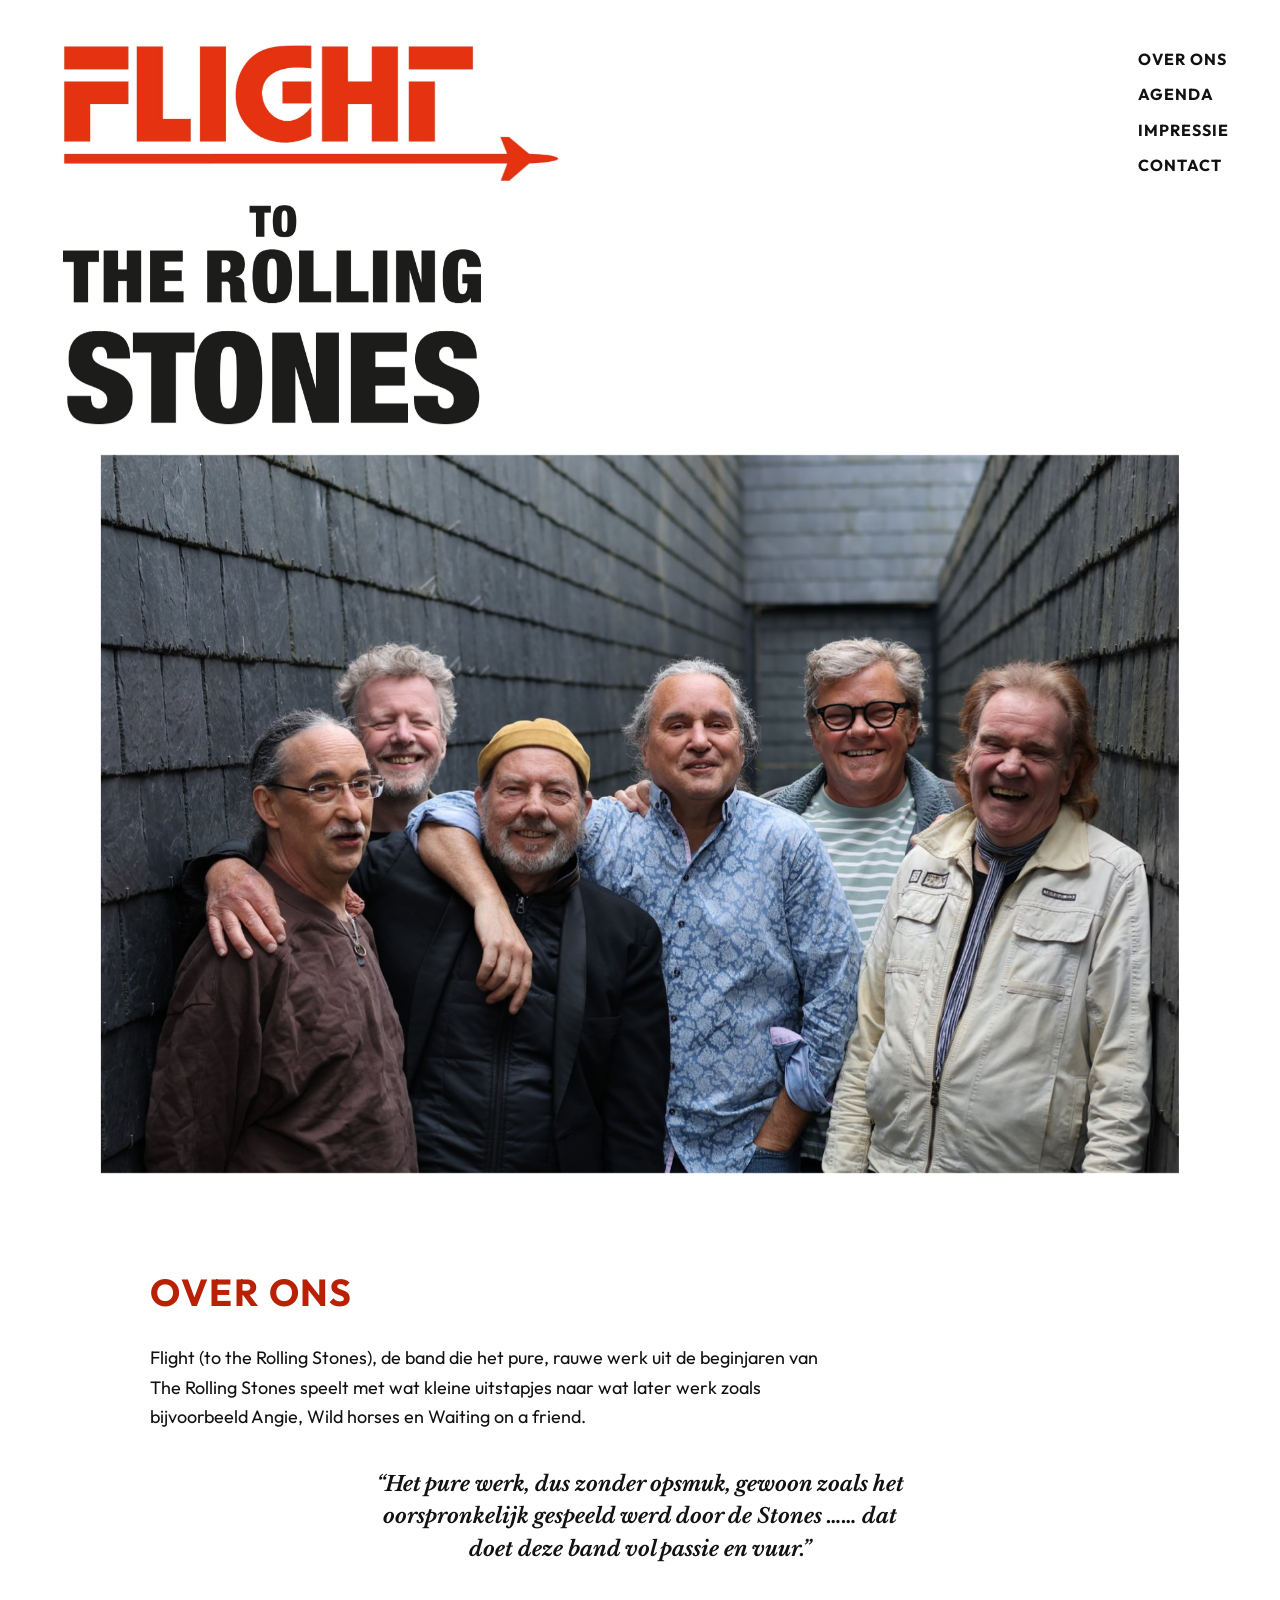
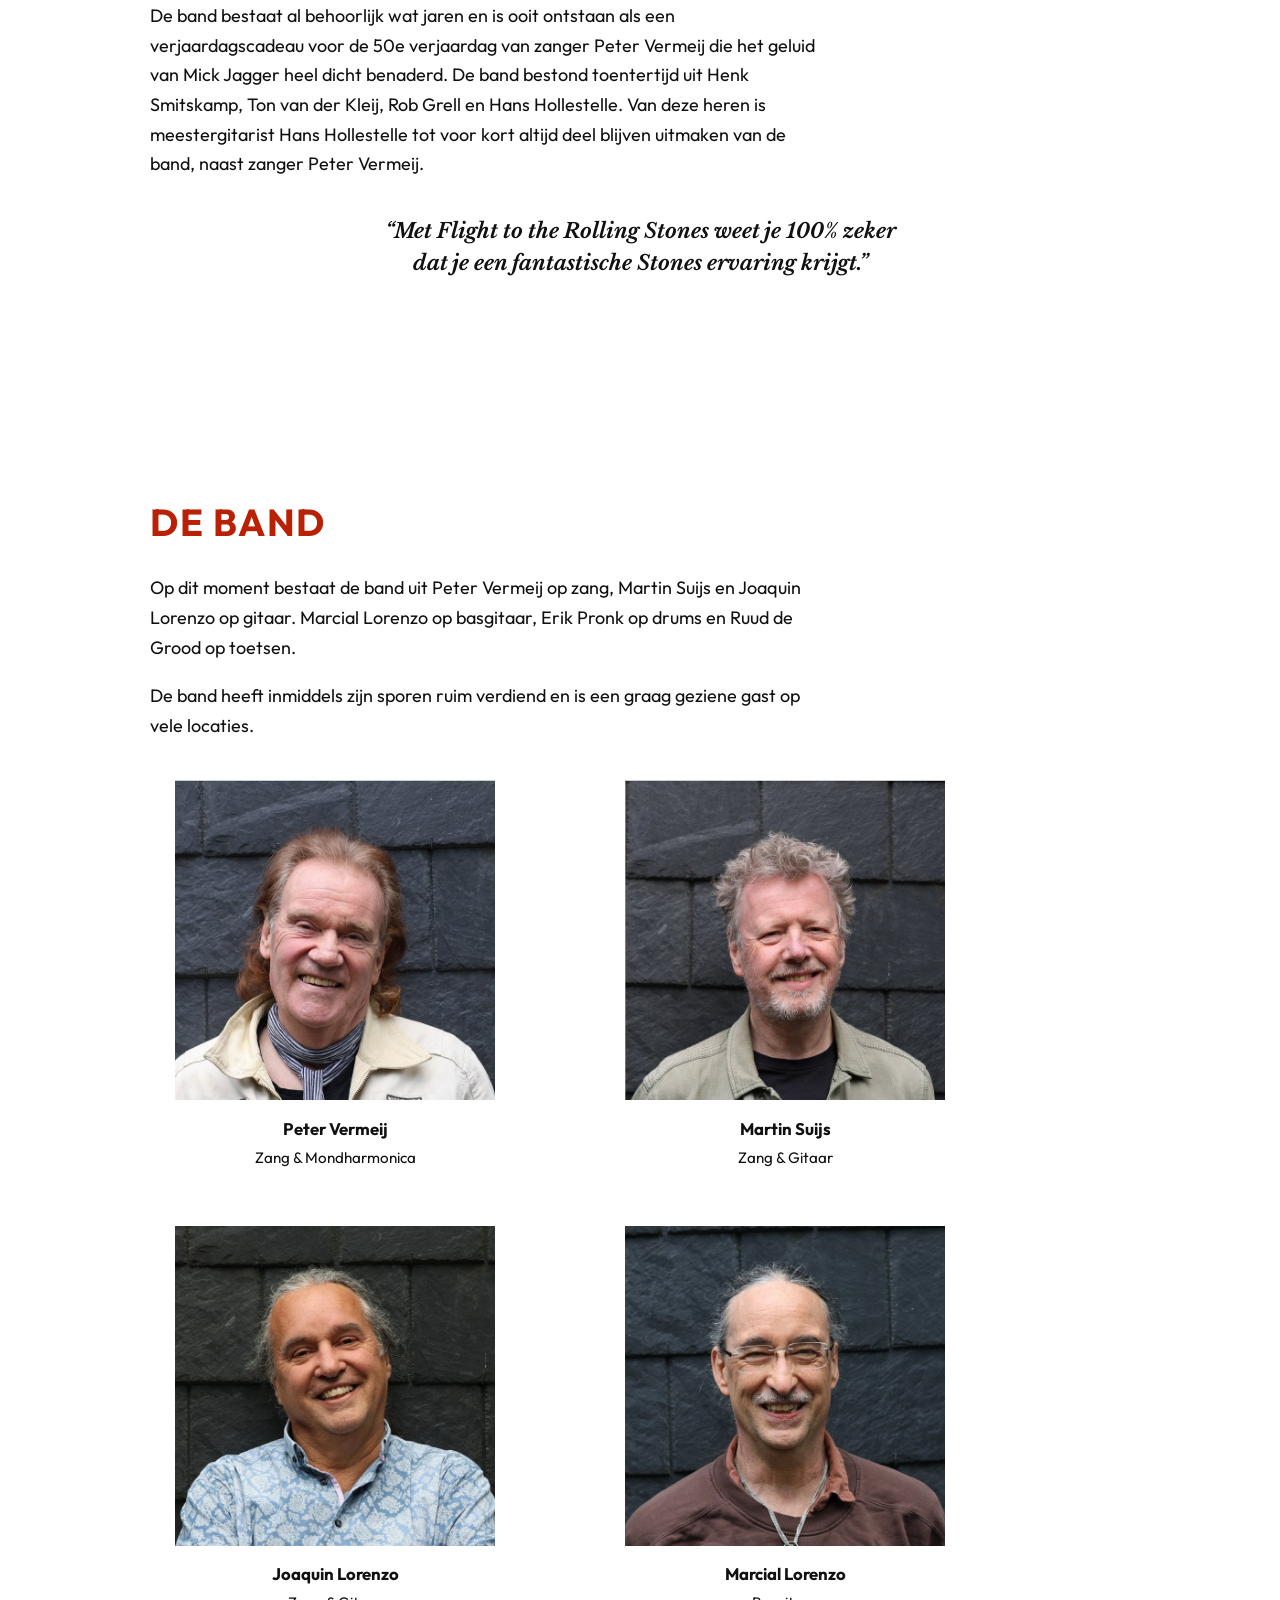
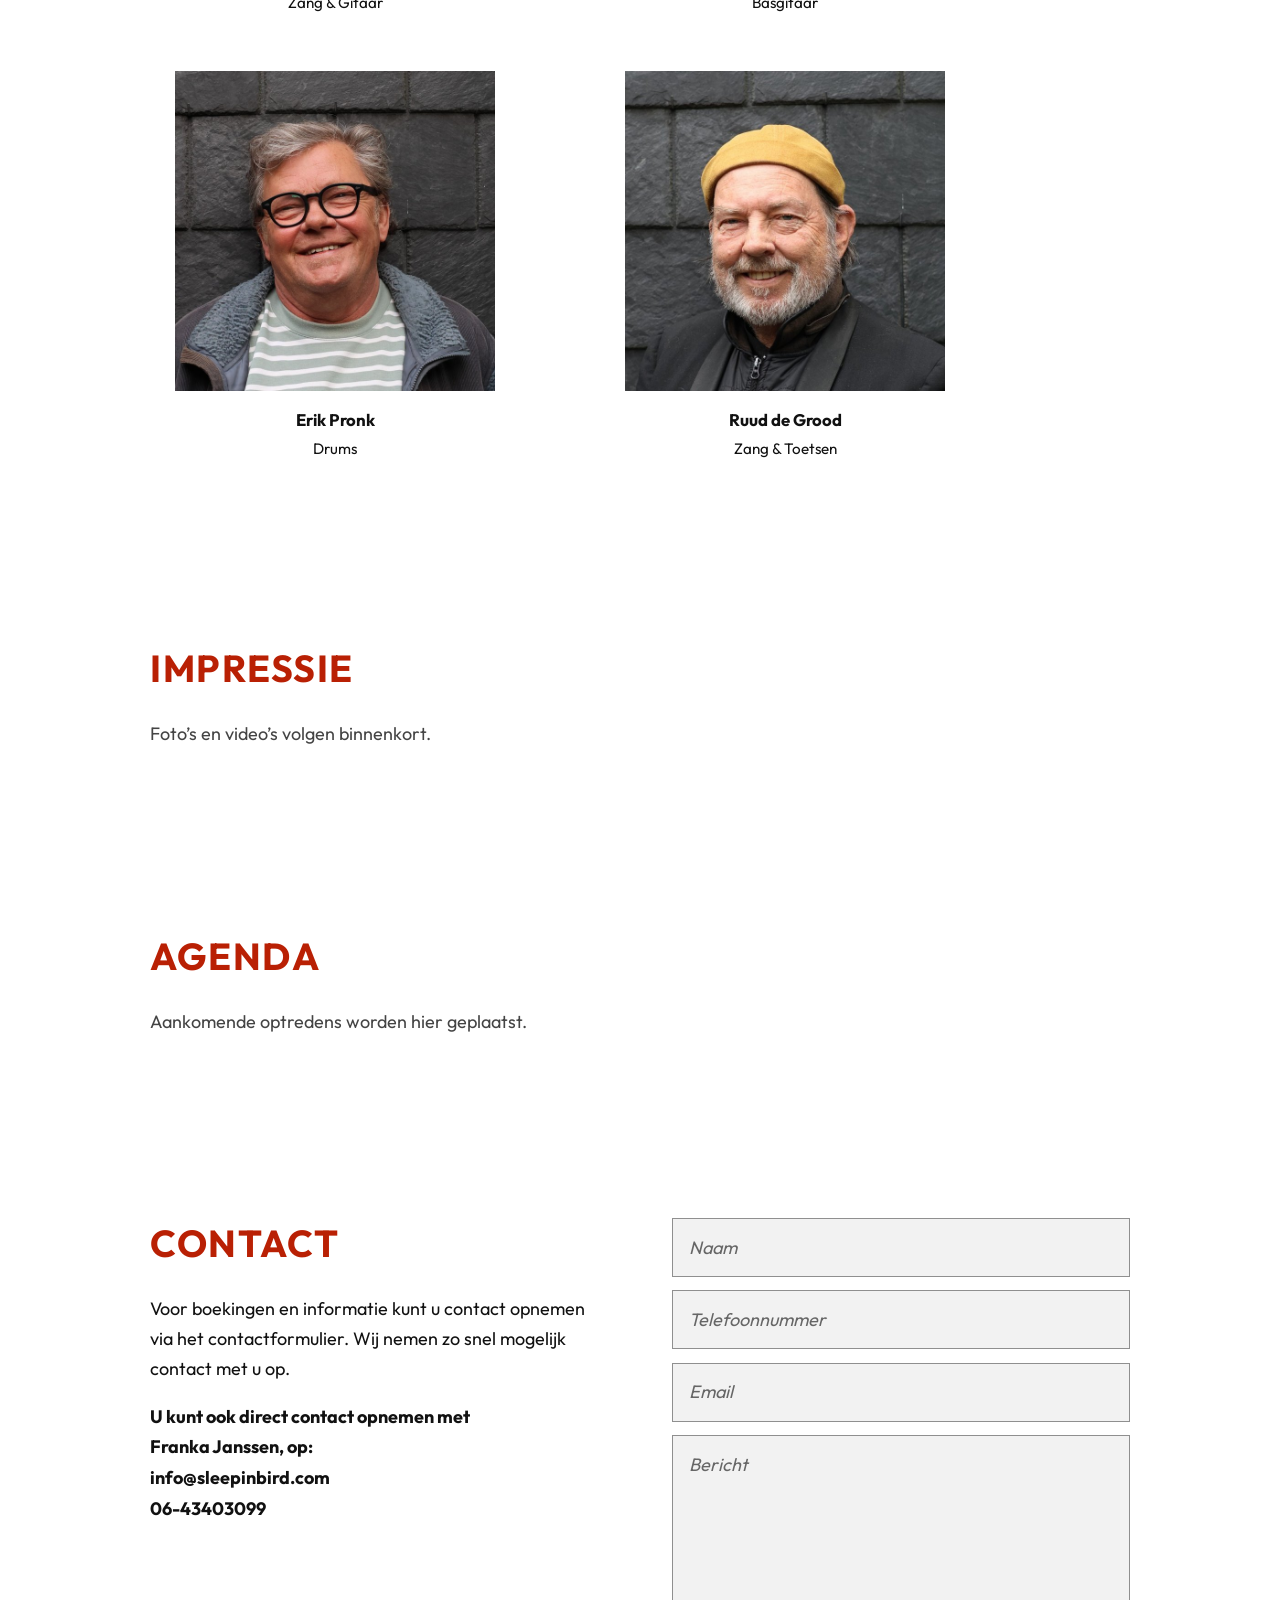
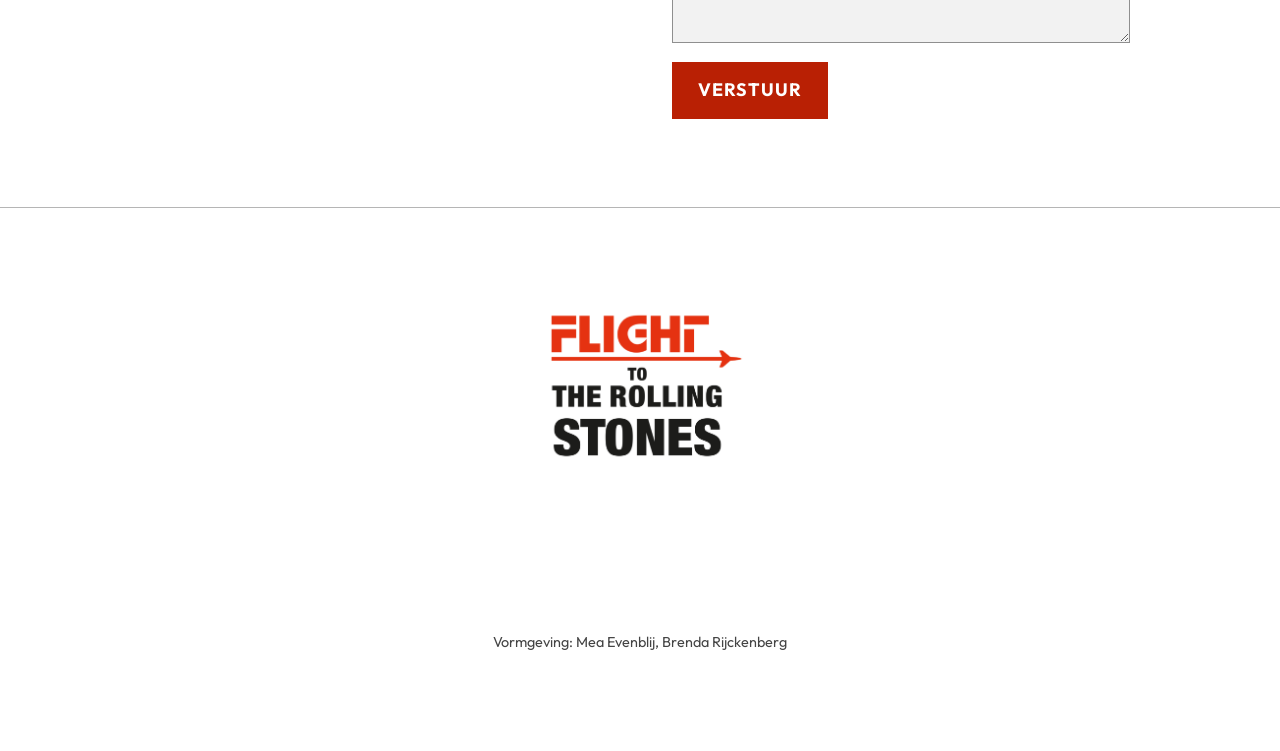
==== index.html @ 23f10c2e "Use apex domain while www DNS cache clears" ====
<!DOCTYPE html>
<html lang="nl">
<head>
  <meta charset="UTF-8" />
  <meta name="viewport" content="width=device-width, initial-scale=1" />
  <title>Flight — Tributeband to The Rolling Stones</title>
  <meta name="description" content="Flight to the Rolling Stones is een Nederlandse tributeband die het pure, rauwe werk uit de beginjaren van The Rolling Stones speelt. Boek de band voor jouw evenement." />
  <meta name="keywords" content="Flight, Flight to the Rolling Stones, Rolling Stones tribute, Rolling Stones tributeband, tributeband, Stones coverband, Mick Jagger, live muziek, boeken band, Nederlandse tributeband" />
  <meta name="author" content="Flight to the Rolling Stones" />
  <meta name="robots" content="index, follow" />
  <meta name="googlebot" content="index, follow" />
  <link rel="canonical" href="https://flighttotherollingstones.nl/" />

  <meta property="og:type" content="website" />
  <meta property="og:locale" content="nl_NL" />
  <meta property="og:site_name" content="Flight to the Rolling Stones" />
  <meta property="og:title" content="Flight — Tributeband to The Rolling Stones" />
  <meta property="og:description" content="Nederlandse tributeband die het pure, rauwe werk uit de beginjaren van The Rolling Stones speelt. Boek Flight voor jouw evenement." />
  <meta property="og:url" content="https://flighttotherollingstones.nl/" />
  <meta property="og:image" content="https://flighttotherollingstones.nl/assets/hero.jpg" />
  <meta property="og:image:alt" content="De band Flight to the Rolling Stones" />

  <meta name="twitter:card" content="summary_large_image" />
  <meta name="twitter:title" content="Flight — Tributeband to The Rolling Stones" />
  <meta name="twitter:description" content="Nederlandse tributeband die het pure, rauwe werk uit de beginjaren van The Rolling Stones speelt." />
  <meta name="twitter:image" content="https://flighttotherollingstones.nl/assets/hero.jpg" />

  <link rel="icon" href="assets/logo-red.jpg" type="image/jpeg" />

  <script type="application/ld+json">
  {
    "@context": "https://schema.org",
    "@type": "MusicGroup",
    "name": "Flight to the Rolling Stones",
    "alternateName": ["Flight", "Flight Tributeband"],
    "description": "Nederlandse tributeband die het pure, rauwe werk uit de beginjaren van The Rolling Stones speelt.",
    "url": "https://flighttotherollingstones.nl/",
    "image": "https://flighttotherollingstones.nl/assets/hero.jpg",
    "genre": ["Rock", "Tribute", "Rolling Stones"],
    "email": "info@sleepinbird.com",
    "member": [
      { "@type": "Person", "name": "Peter Vermeij", "roleName": "Zang & Mondharmonica" },
      { "@type": "Person", "name": "Martin Suijs", "roleName": "Zang & Gitaar" },
      { "@type": "Person", "name": "Joaquin Lorenzo", "roleName": "Zang & Gitaar" },
      { "@type": "Person", "name": "Marcial Lorenzo", "roleName": "Basgitaar" },
      { "@type": "Person", "name": "Erik Pronk", "roleName": "Drums" },
      { "@type": "Person", "name": "Ruud de Grood", "roleName": "Zang & Toetsen" }
    ]
  }
  </script>

  <link rel="preconnect" href="https://fonts.googleapis.com" />
  <link rel="preconnect" href="https://fonts.gstatic.com" crossorigin />
  <link href="https://fonts.googleapis.com/css2?family=Archivo+Black&family=Libre+Baskerville:ital,wght@0,400;0,700;1,400&family=Outfit:wght@400;500;600;700&display=swap" rel="stylesheet" />
  <link rel="stylesheet" href="css/styles.css" />
</head>
<body>
  <header class="site-header">
    <div class="header-inner">
      <div class="header-logos">
        <a href="#top" class="brand" aria-label="Flight — Tributeband">
          <img src="assets/logo-red.jpg" alt="Flight" class="logo-red" width="1621" height="445" />
        </a>
        <img src="assets/logo-black.jpg" alt="To the Rolling Stones" class="logo-black" width="1454" height="755" />
      </div>

      <nav class="site-nav" aria-label="Hoofdnavigatie">
        <button class="nav-toggle" type="button" aria-expanded="false" aria-controls="nav-list">
          <span class="nav-toggle-bar"></span>
          <span class="nav-toggle-bar"></span>
          <span class="nav-toggle-bar"></span>
          <span class="visually-hidden">Menu</span>
        </button>
        <ul id="nav-list" class="nav-list">
          <li><a href="#over-ons">OVER ONS</a></li>
          <li><a href="#agenda">AGENDA</a></li>
          <li><a href="#impressie">IMPRESSIE</a></li>
          <li><a href="#contact">CONTACT</a></li>
        </ul>
      </nav>
    </div>
  </header>

  <main id="top">
    <section class="hero" aria-label="Flight bandfoto">
      <img src="assets/hero.jpg" alt="De zes leden van Flight to the Rolling Stones" width="1600" height="1067" />
    </section>

    <section id="over-ons" class="section about">
      <div class="section-inner">
        <h1 class="section-title">OVER ONS</h1>
        <div class="about-content">
          <p>
            Flight (to the Rolling Stones), de band die het pure, rauwe werk uit de beginjaren van The Rolling Stones speelt met wat kleine uitstapjes naar wat later werk zoals bijvoorbeeld Angie, Wild horses en Waiting on a friend.
          </p>

          <blockquote class="quote">
            “Het pure werk, dus zonder opsmuk, gewoon zoals het oorspronkelijk gespeeld werd door de Stones …… dat doet deze band vol passie en vuur.”
          </blockquote>

          <p>
            De band bestaat al behoorlijk wat jaren en is ooit ontstaan als een verjaardagscadeau voor de 50e verjaardag van zanger Peter Vermeij die het geluid van Mick Jagger heel dicht benaderd. De band bestond toentertijd uit Henk Smitskamp, Ton van der Kleij, Rob Grell en Hans Hollestelle. Van deze heren is meestergitarist Hans Hollestelle tot voor kort altijd deel blijven uitmaken van de band, naast zanger Peter Vermeij.
          </p>

          <blockquote class="quote">
            “Met Flight to the Rolling Stones weet je 100% zeker dat je een fantastische Stones ervaring krijgt.”
          </blockquote>
        </div>
      </div>
    </section>

    <section id="de-band" class="section band">
      <div class="section-inner">
        <h2 class="section-title">DE BAND</h2>
        <p class="band-intro">
          Op dit moment bestaat de band uit Peter Vermeij op zang, Martin Suijs en Joaquin Lorenzo op gitaar. Marcial Lorenzo op basgitaar, Erik Pronk op drums en Ruud de Grood op toetsen.
        </p>
        <p class="band-intro">
          De band heeft inmiddels zijn sporen ruim verdiend en is een graag geziene gast op vele locaties.
        </p>

        <ul class="member-grid">
          <li class="member">
            <img src="assets/peter.jpg" alt="Peter Vermeij" width="700" height="700" loading="lazy" />
            <h3>Peter Vermeij</h3>
            <p>Zang &amp; Mondharmonica</p>
          </li>
          <li class="member">
            <img src="assets/martin.jpg" alt="Martin Suijs" width="700" height="700" loading="lazy" />
            <h3>Martin Suijs</h3>
            <p>Zang &amp; Gitaar</p>
          </li>
          <li class="member">
            <img src="assets/joaquin.jpg" alt="Joaquin Lorenzo" width="700" height="700" loading="lazy" />
            <h3>Joaquin Lorenzo</h3>
            <p>Zang &amp; Gitaar</p>
          </li>
          <li class="member">
            <img src="assets/marcial.jpg" alt="Marcial Lorenzo" width="700" height="700" loading="lazy" />
            <h3>Marcial Lorenzo</h3>
            <p>Basgitaar</p>
          </li>
          <li class="member">
            <img src="assets/erik.jpg" alt="Erik Pronk" width="700" height="700" loading="lazy" />
            <h3>Erik Pronk</h3>
            <p>Drums</p>
          </li>
          <li class="member">
            <img src="assets/ruud.jpg" alt="Ruud de Grood" width="700" height="700" loading="lazy" />
            <h3>Ruud de Grood</h3>
            <p>Zang &amp; Toetsen</p>
          </li>
        </ul>
      </div>
    </section>

    <section id="impressie" class="section impressie">
      <div class="section-inner">
        <h2 class="section-title">IMPRESSIE</h2>
        <p class="section-note">Foto’s en video’s volgen binnenkort.</p>
      </div>
    </section>

    <section id="agenda" class="section agenda">
      <div class="section-inner">
        <h2 class="section-title">AGENDA</h2>
        <p class="section-note">Aankomende optredens worden hier geplaatst.</p>
      </div>
    </section>

    <section id="contact" class="section contact">
      <div class="section-inner contact-grid">
        <div class="contact-info">
          <h2 class="section-title">CONTACT</h2>
          <p>
            Voor boekingen en informatie kunt u contact opnemen via het contactformulier.
            Wij nemen zo snel mogelijk contact met u op.
          </p>
          <p class="contact-direct">
            U kunt ook direct contact opnemen met<br />
            Franka Janssen, op:<br />
            <a href="mailto:info@sleepinbird.com">info@sleepinbird.com</a><br />
            <a href="tel:+31643403099">06-43403099</a>
          </p>
        </div>

        <form class="contact-form" action="https://api.web3forms.com/submit" method="POST">
          <input type="hidden" name="access_key" value="ce2a8e2e-29e4-4f54-865b-07f3fa21cf76" />
          <input type="hidden" name="subject" value="Bericht via Flight-website" />
          <input type="hidden" name="from_name" value="Flight website" />
          <input type="hidden" name="replyto" value="info@martinsuijs.com" />
          <input type="checkbox" name="botcheck" class="botcheck" tabindex="-1" autocomplete="off" />

          <label class="visually-hidden" for="naam">Naam</label>
          <input id="naam" name="name" type="text" placeholder="Naam" required autocomplete="name" />

          <label class="visually-hidden" for="telefoon">Telefoonnummer</label>
          <input id="telefoon" name="phone" type="tel" placeholder="Telefoonnummer" autocomplete="tel" />

          <label class="visually-hidden" for="email">Email</label>
          <input id="email" name="email" type="email" placeholder="Email" required autocomplete="email" />

          <label class="visually-hidden" for="bericht">Bericht</label>
          <textarea id="bericht" name="message" placeholder="Bericht" rows="6" required></textarea>

          <button type="submit">Verstuur</button>
          <p class="form-status" role="status" aria-live="polite" hidden></p>
        </form>
      </div>
    </section>
  </main>

  <footer class="site-footer">
    <img
      src="assets/logo-v2-page2.jpg"
      alt="Flight to the Rolling Stones"
      class="footer-logo"
      width="1786"
      height="2526"
    />
    <p class="footer-credit">Vormgeving: Mea Evenblij, Brenda Rijckenberg</p>
  </footer>

  <script src="js/main.js"></script>
</body>
</html>
---- css/styles.css ----
:root {
  --bg: #ffffff;
  --red: #b92004;
  --text: #111;
  --muted: #444;
  --line: #9a9a9a;
  --field-bg: #f2f2f2;
  --field-border: #8f8f8f;
  --max: 980px;
  --pad: clamp(1.25rem, 4vw, 3.5rem);
  --font-display: "Archivo Black", sans-serif;
  --font-body: "Outfit", sans-serif;
  --font-quote: "Libre Baskerville", Georgia, serif;
}

*,
*::before,
*::after {
  box-sizing: border-box;
}

html {
  scroll-behavior: smooth;
}

body {
  margin: 0;
  background: var(--bg);
  color: var(--text);
  font-family: var(--font-body);
  font-size: clamp(1rem, 0.95rem + 0.25vw, 1.125rem);
  line-height: 1.65;
  -webkit-font-smoothing: antialiased;
}

img {
  display: block;
  max-width: 100%;
  height: auto;
}

a {
  color: inherit;
}

.visually-hidden {
  position: absolute;
  width: 1px;
  height: 1px;
  padding: 0;
  margin: -1px;
  overflow: hidden;
  clip: rect(0, 0, 0, 0);
  white-space: nowrap;
  border: 0;
}

.botcheck {
  display: none !important;
}

/* Header */
.site-header {
  padding: clamp(1.5rem, 3vw, 2.75rem) var(--pad) 1.25rem;
}

.header-inner {
  max-width: 1180px;
  margin: 0 auto;
  display: grid;
  grid-template-columns: minmax(0, 1fr) auto;
  align-items: start;
  gap: clamp(1rem, 3vw, 2.5rem);
}

.header-logos {
  display: flex;
  flex-direction: column;
  align-items: flex-start;
  gap: clamp(0.75rem, 2vw, 1.5rem);
  max-width: min(100%, 520px);
  animation: rise 0.8s ease-out both;
}

.brand {
  display: block;
  text-decoration: none;
  width: 100%;
}

.logo-red,
.logo-black {
  width: 100%;
  height: auto;
}

.logo-black {
  max-width: 85%;
  animation: rise 0.8s ease-out 0.12s both;
}

.site-nav {
  justify-self: end;
  animation: rise 0.8s ease-out 0.18s both;
}

.nav-list {
  list-style: none;
  margin: 0.35rem 0 0;
  padding: 0;
  display: flex;
  flex-direction: column;
  gap: 0.35rem;
  align-items: flex-start;
}

.nav-list a {
  text-decoration: none;
  font-weight: 700;
  font-size: clamp(0.85rem, 1.4vw, 1rem);
  letter-spacing: 0.06em;
  transition: color 0.2s ease;
}

.nav-list a:hover,
.nav-list a:focus-visible {
  color: var(--red);
}

.nav-toggle {
  display: none;
  background: none;
  border: 0;
  padding: 0.4rem;
  cursor: pointer;
}

.nav-toggle-bar {
  display: block;
  width: 1.5rem;
  height: 2px;
  background: var(--text);
  margin: 0.28rem 0;
}

/* Hero */
.hero {
  max-width: 1180px;
  margin: 0 auto;
  padding: 0 var(--pad);
  animation: fade 1s ease-out 0.25s both;
}

.hero img {
  width: 100%;
  aspect-ratio: 3 / 2;
  object-fit: cover;
  object-position: center;
}

/* Sections */
.section {
  padding: clamp(3rem, 7vw, 5.5rem) var(--pad);
}

.section-inner {
  max-width: var(--max);
  margin: 0 auto;
}

.section-title {
  margin: 0 0 1.25rem;
  color: var(--red);
  font-family: var(--font-body);
  font-weight: 700;
  font-size: clamp(1.6rem, 3.5vw, 2.35rem);
  letter-spacing: 0.04em;
  text-transform: uppercase;
}

.about-content p,
.band-intro,
.contact-info p {
  max-width: 42rem;
  margin: 0 0 1.15rem;
}

.quote {
  margin: 2.25rem auto;
  max-width: 34rem;
  padding: 0;
  border: 0;
  font-family: var(--font-quote);
  font-style: italic;
  font-weight: 700;
  font-size: clamp(1.05rem, 1.8vw, 1.3rem);
  line-height: 1.55;
  text-align: center;
}

.section-note {
  color: var(--muted);
  margin: 0;
}

.impressie,
.agenda {
  min-height: 12rem;
}

/* Band grid */
.member-grid {
  list-style: none;
  margin: 2.5rem 0 0;
  padding: 0;
  display: grid;
  grid-template-columns: repeat(2, minmax(0, 1fr));
  gap: clamp(2rem, 5vw, 3.5rem) clamp(2rem, 8vw, 5rem);
  max-width: 820px;
}

.member {
  text-align: center;
}

.member img {
  width: min(100%, 320px);
  aspect-ratio: 1;
  object-fit: cover;
  margin: 0 auto 0.9rem;
}

.member h3 {
  margin: 0;
  font-size: 1.05rem;
  font-weight: 700;
}

.member p {
  margin: 0.15rem 0 0;
  font-size: 0.95rem;
}

/* Contact */
.contact-grid {
  display: grid;
  grid-template-columns: 1fr 1fr;
  gap: clamp(2rem, 6vw, 4rem);
  align-items: start;
}

.contact-direct {
  font-weight: 700;
  line-height: 1.7;
}

.contact-direct a {
  text-decoration: none;
}

.contact-direct a:hover,
.contact-direct a:focus-visible {
  color: var(--red);
  text-decoration: underline;
}

.contact-form {
  display: flex;
  flex-direction: column;
  gap: 0.85rem;
  padding-top: 0.35rem;
}

.contact-form input,
.contact-form textarea {
  width: 100%;
  border: 1px solid var(--field-border);
  background: var(--field-bg);
  color: var(--text);
  font: inherit;
  font-style: italic;
  padding: 0.85rem 1rem;
  border-radius: 0;
  outline: none;
  transition: border-color 0.2s ease, background 0.2s ease;
}

.contact-form input::placeholder,
.contact-form textarea::placeholder {
  color: #666;
  font-style: italic;
}

.contact-form input:focus,
.contact-form textarea:focus {
  border-color: var(--text);
  background: #f3f3f3;
}

.contact-form textarea {
  resize: vertical;
  min-height: 9rem;
}

.contact-form button {
  align-self: flex-start;
  margin-top: 0.35rem;
  border: 0;
  background: var(--red);
  color: #fff;
  font: inherit;
  font-weight: 700;
  letter-spacing: 0.06em;
  text-transform: uppercase;
  padding: 0.85rem 1.6rem;
  cursor: pointer;
  transition: transform 0.2s ease, background 0.2s ease;
}

.contact-form button:hover,
.contact-form button:focus-visible {
  background: #9a1a03;
  transform: translateY(-1px);
}

.contact-form button:disabled {
  opacity: 0.65;
  cursor: wait;
  transform: none;
}

.form-status {
  margin: 0.25rem 0 0;
  font-size: 0.95rem;
  font-weight: 600;
}

.form-status.is-success {
  color: #1a6b2c;
}

.form-status.is-error {
  color: var(--red);
}

/* Footer */
.site-footer {
  border-top: 1px solid #b5b5b5;
  padding: clamp(3rem, 8vw, 5rem) var(--pad) clamp(3.5rem, 9vw, 6rem);
  text-align: center;
}

.footer-logo {
  display: block;
  width: min(100%, 220px);
  height: auto;
  margin: 0 auto;
}

.footer-credit {
  margin: 2rem 0 0;
  color: var(--muted);
  font-size: 0.9rem;
}

/* Motion */
@keyframes rise {
  from {
    opacity: 0;
    transform: translateY(18px);
  }
  to {
    opacity: 1;
    transform: translateY(0);
  }
}

@keyframes fade {
  from {
    opacity: 0;
  }
  to {
    opacity: 1;
  }
}

@media (prefers-reduced-motion: reduce) {
  html {
    scroll-behavior: auto;
  }

  .header-logos,
  .logo-black,
  .site-nav,
  .hero {
    animation: none;
  }

  .contact-form button:hover,
  .contact-form button:focus-visible {
    transform: none;
  }
}

/* Responsive */
@media (max-width: 900px) {
  .header-inner {
    grid-template-columns: 1fr auto;
  }

  .contact-grid {
    grid-template-columns: 1fr;
  }
}

@media (max-width: 700px) {
  .member-grid {
    grid-template-columns: 1fr;
    max-width: 320px;
    margin-left: auto;
    margin-right: auto;
  }

  .header-logos {
    max-width: min(100%, 360px);
  }

  .nav-toggle {
    display: block;
  }

  .nav-list {
    display: none;
    position: absolute;
    right: var(--pad);
    top: 4.5rem;
    background: #e8e8e8;
    border: 1px solid #bdbdbd;
    padding: 1rem 1.25rem;
    z-index: 20;
    min-width: 10rem;
  }

  .site-nav.is-open .nav-list {
    display: flex;
  }

  .site-nav {
    position: relative;
  }
}
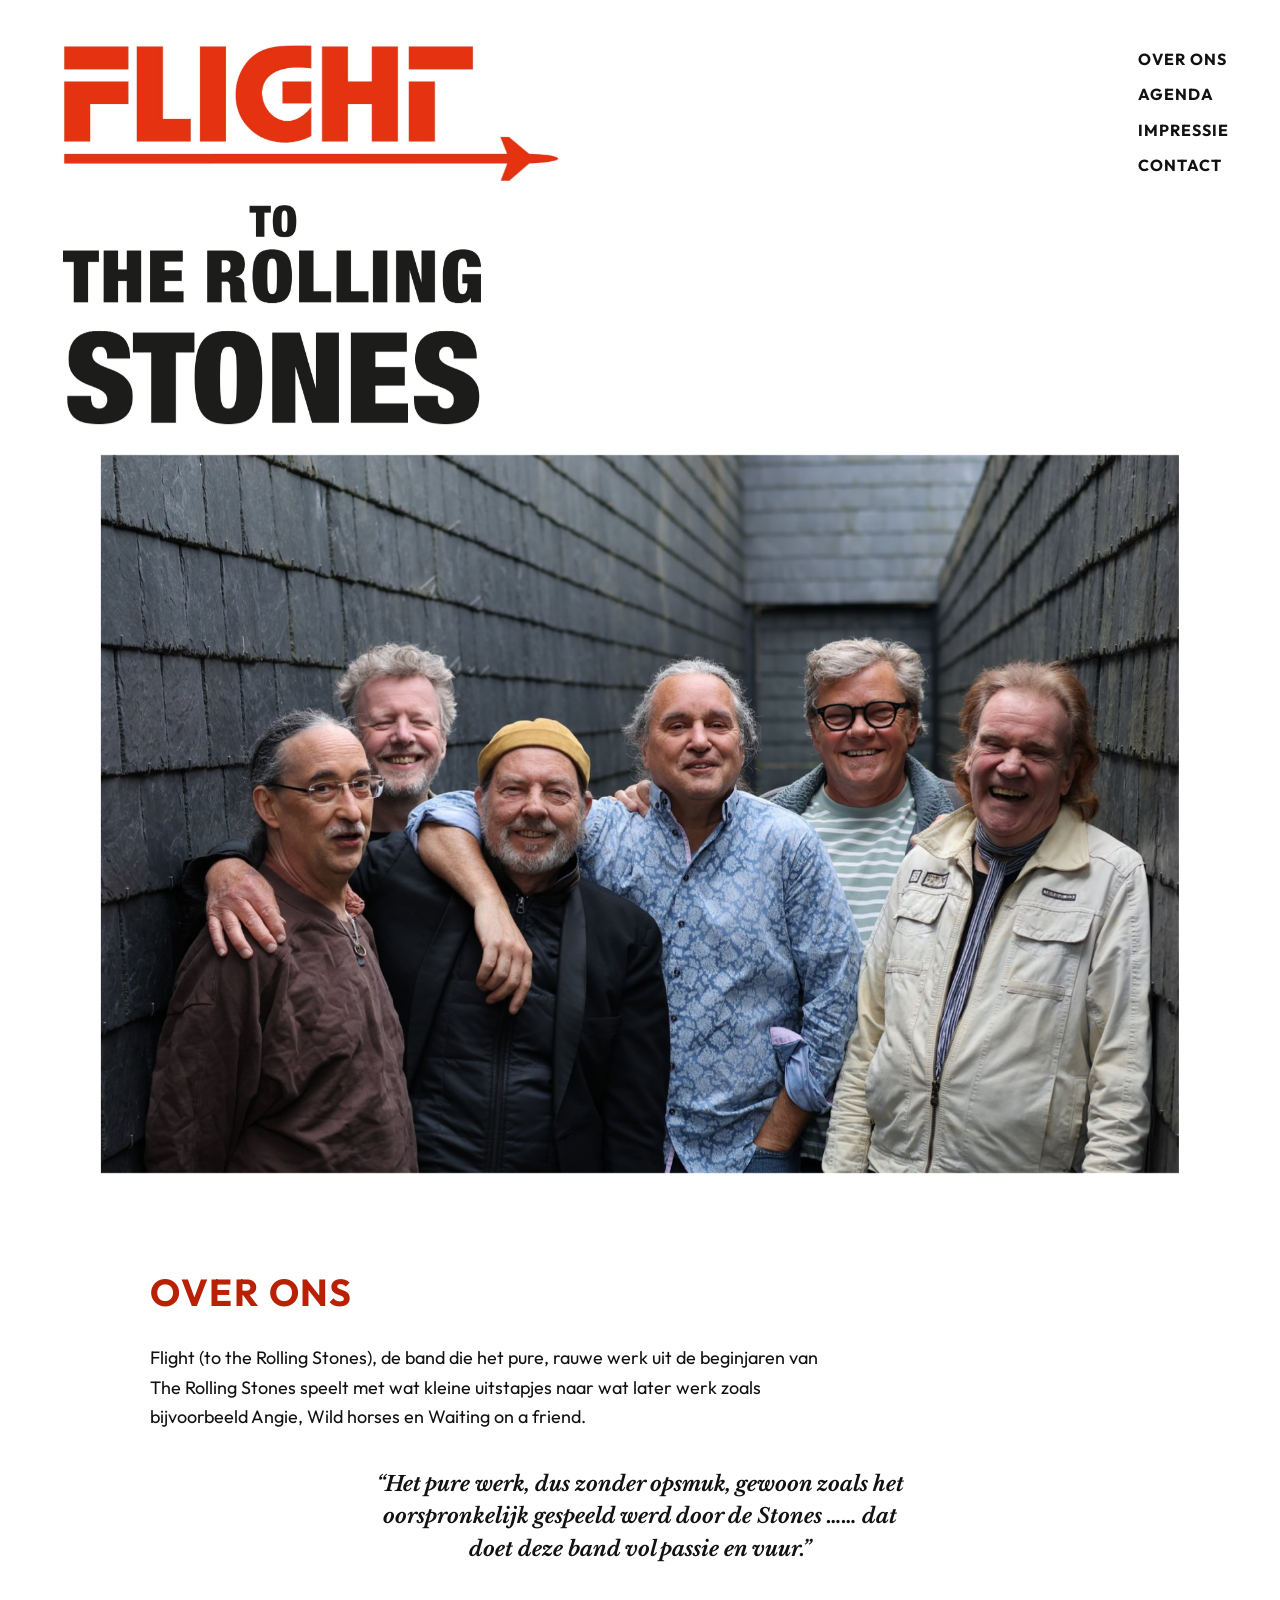
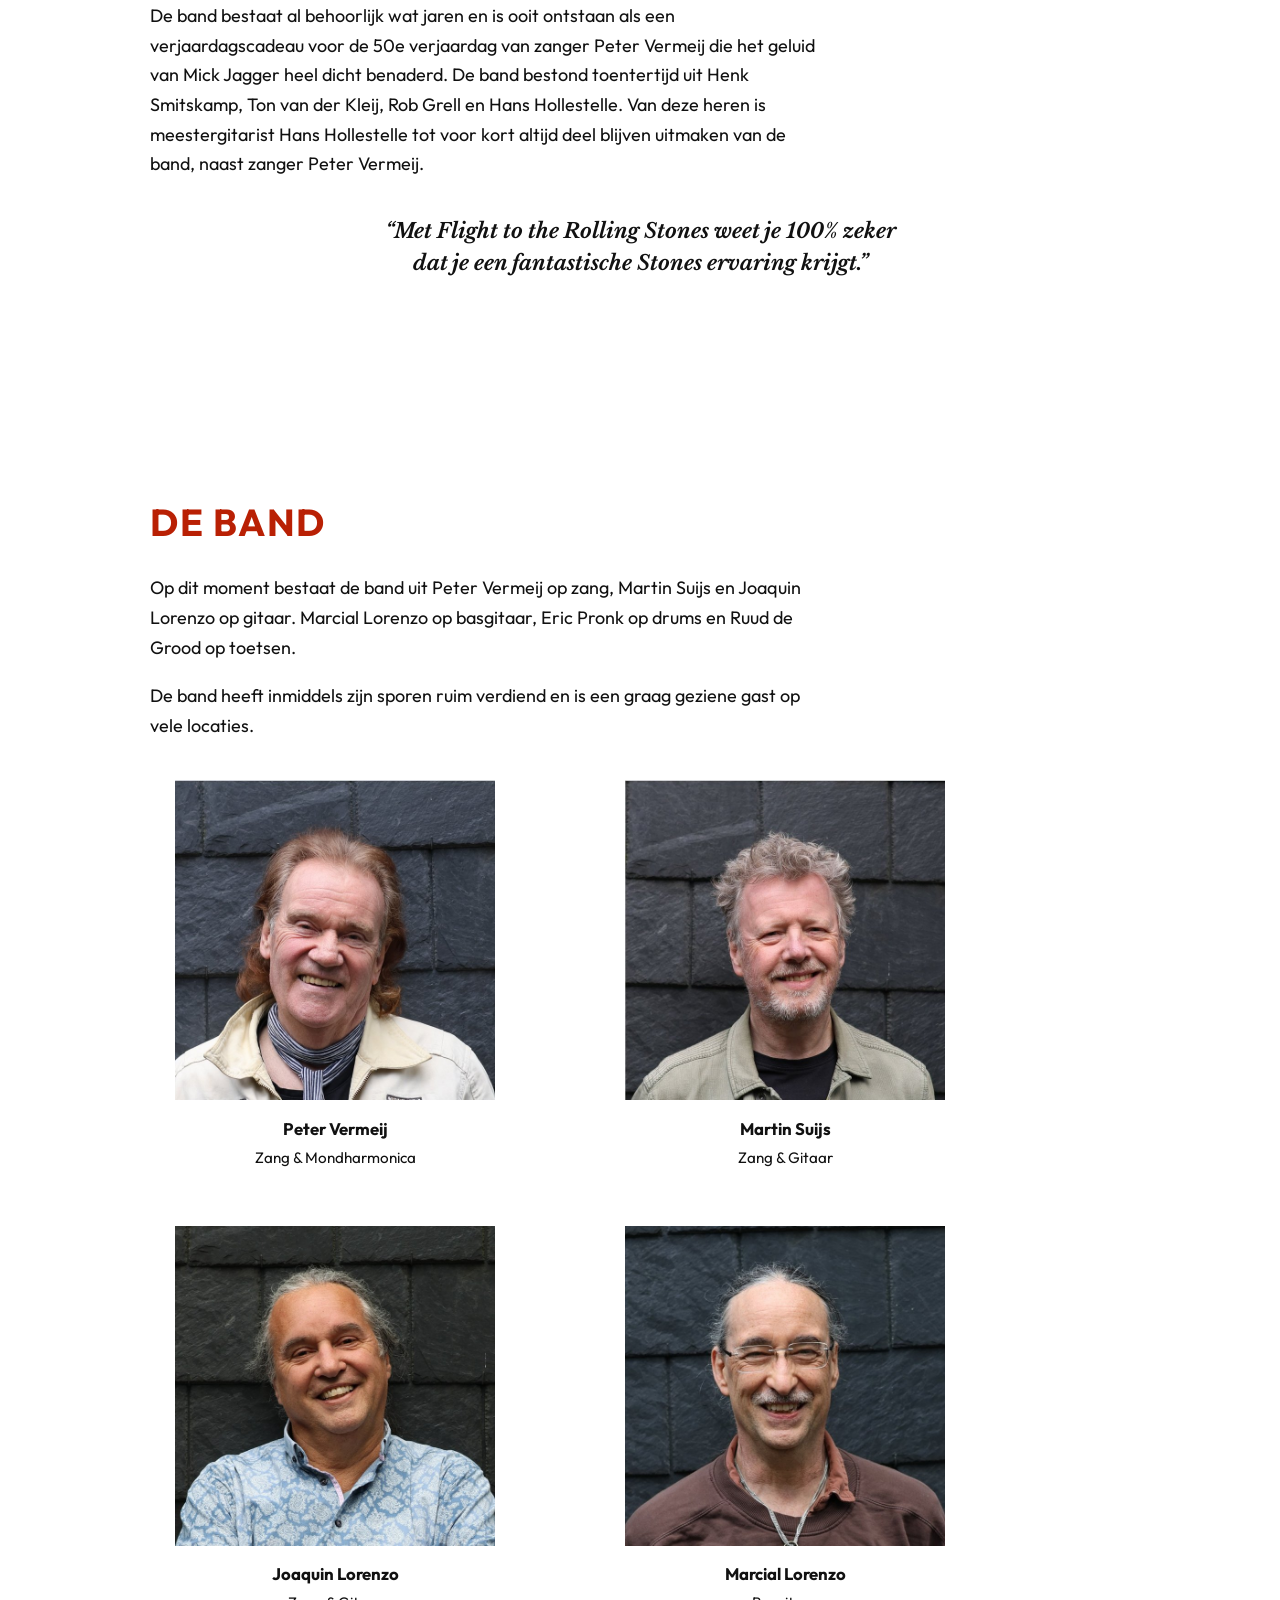
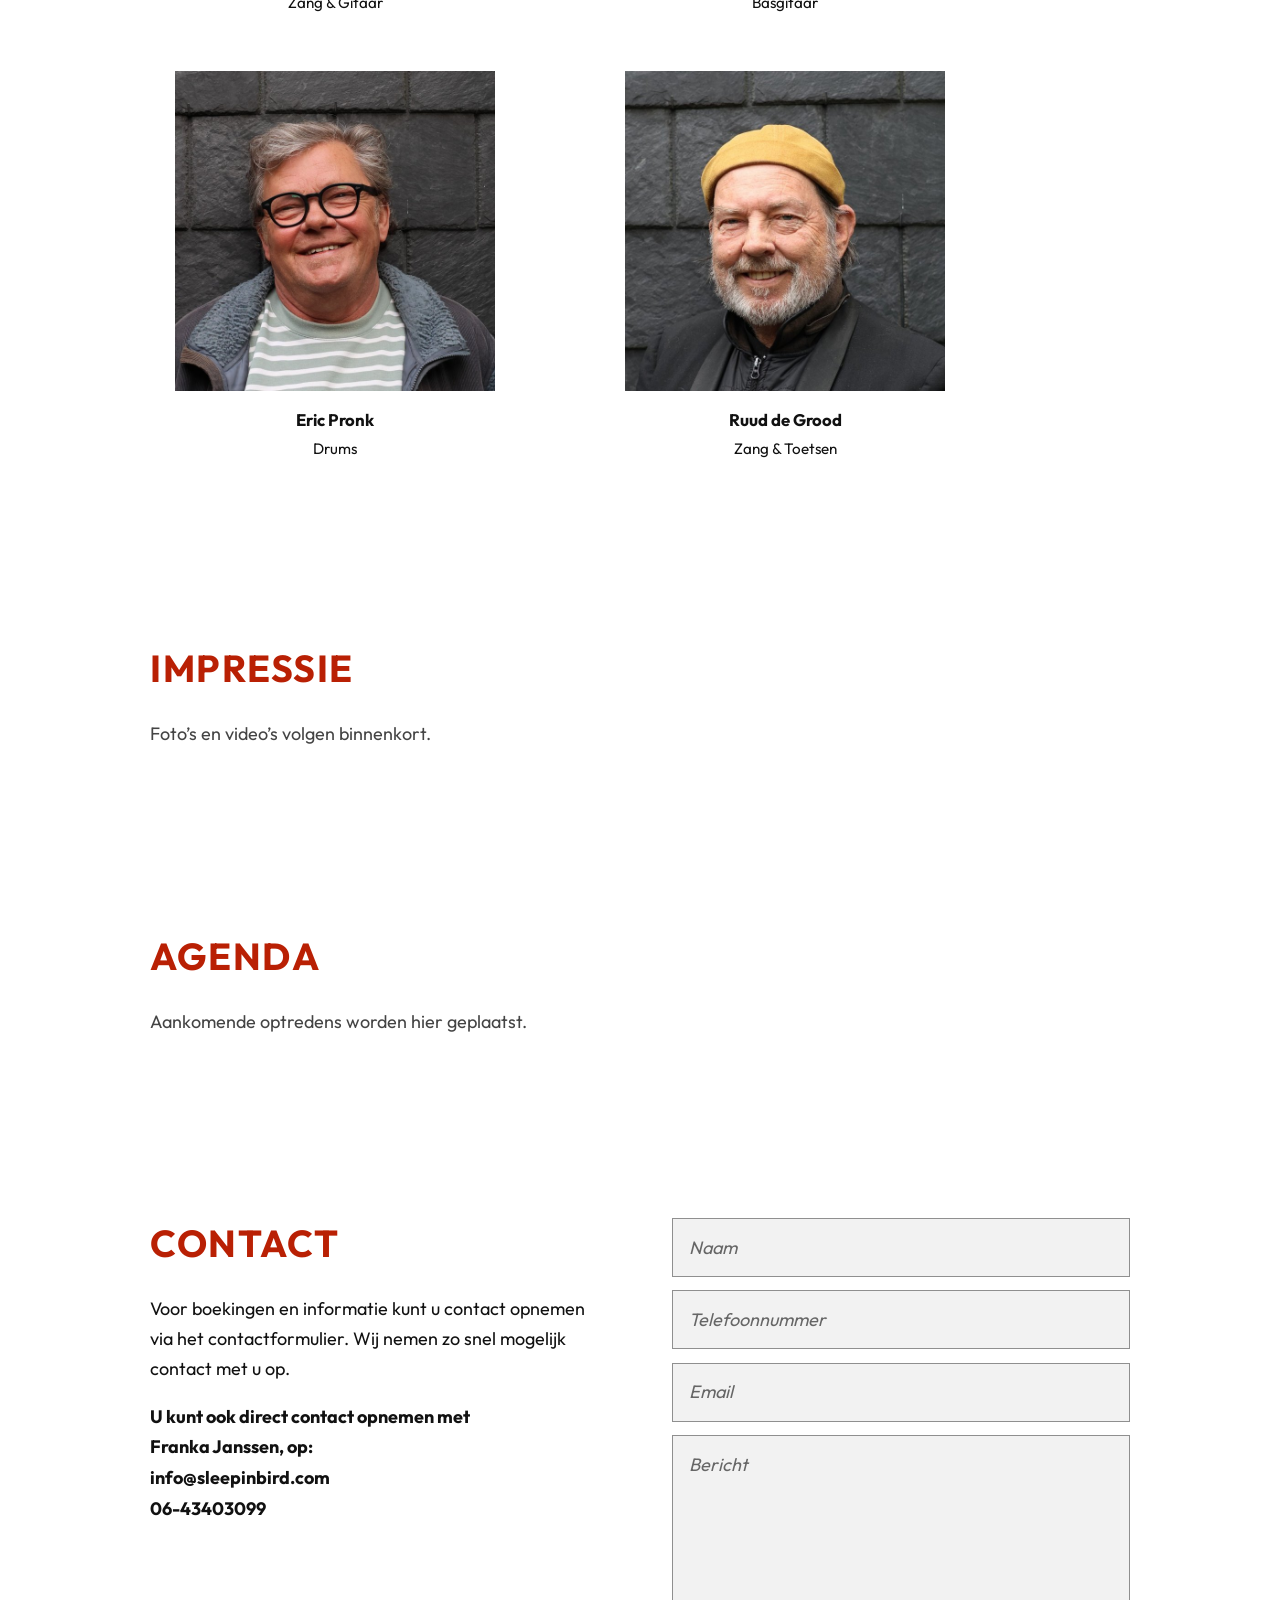
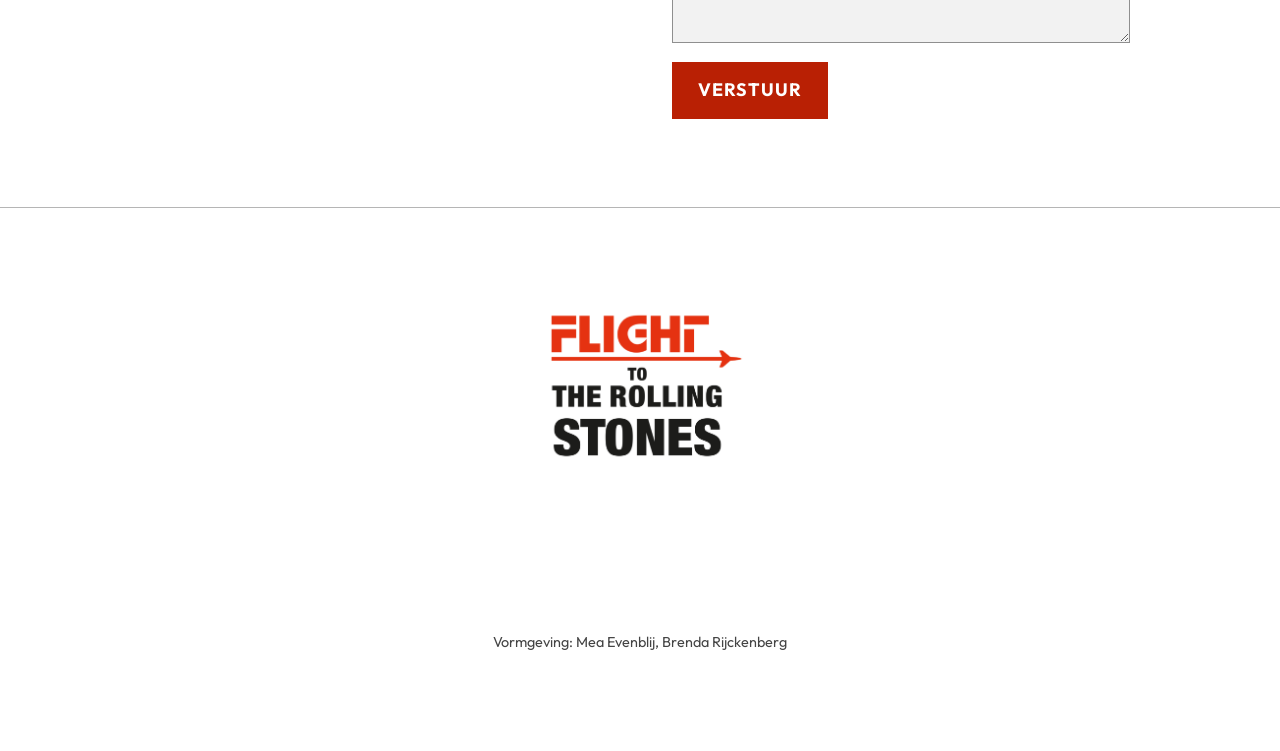
==== commit 069e903c: "Correct Erik Pronk to Eric Pronk" ====
--- a/index.html
+++ b/index.html
@@ -9,21 +9,21 @@
   <meta name="author" content="Flight to the Rolling Stones" />
   <meta name="robots" content="index, follow" />
   <meta name="googlebot" content="index, follow" />
-  <link rel="canonical" href="https://flighttotherollingstones.nl/" />
+  <link rel="canonical" href="https://www.flighttotherollingstones.nl/" />
 
   <meta property="og:type" content="website" />
   <meta property="og:locale" content="nl_NL" />
   <meta property="og:site_name" content="Flight to the Rolling Stones" />
   <meta property="og:title" content="Flight — Tributeband to The Rolling Stones" />
   <meta property="og:description" content="Nederlandse tributeband die het pure, rauwe werk uit de beginjaren van The Rolling Stones speelt. Boek Flight voor jouw evenement." />
-  <meta property="og:url" content="https://flighttotherollingstones.nl/" />
-  <meta property="og:image" content="https://flighttotherollingstones.nl/assets/hero.jpg" />
+  <meta property="og:url" content="https://www.flighttotherollingstones.nl/" />
+  <meta property="og:image" content="https://www.flighttotherollingstones.nl/assets/hero.jpg" />
   <meta property="og:image:alt" content="De band Flight to the Rolling Stones" />
 
   <meta name="twitter:card" content="summary_large_image" />
   <meta name="twitter:title" content="Flight — Tributeband to The Rolling Stones" />
   <meta name="twitter:description" content="Nederlandse tributeband die het pure, rauwe werk uit de beginjaren van The Rolling Stones speelt." />
-  <meta name="twitter:image" content="https://flighttotherollingstones.nl/assets/hero.jpg" />
+  <meta name="twitter:image" content="https://www.flighttotherollingstones.nl/assets/hero.jpg" />
 
   <link rel="icon" href="assets/logo-red.jpg" type="image/jpeg" />
 
@@ -34,8 +34,8 @@
     "name": "Flight to the Rolling Stones",
     "alternateName": ["Flight", "Flight Tributeband"],
     "description": "Nederlandse tributeband die het pure, rauwe werk uit de beginjaren van The Rolling Stones speelt.",
-    "url": "https://flighttotherollingstones.nl/",
-    "image": "https://flighttotherollingstones.nl/assets/hero.jpg",
+    "url": "https://www.flighttotherollingstones.nl/",
+    "image": "https://www.flighttotherollingstones.nl/assets/hero.jpg",
     "genre": ["Rock", "Tribute", "Rolling Stones"],
     "email": "info@sleepinbird.com",
     "member": [
@@ -43,7 +43,7 @@
       { "@type": "Person", "name": "Martin Suijs", "roleName": "Zang & Gitaar" },
       { "@type": "Person", "name": "Joaquin Lorenzo", "roleName": "Zang & Gitaar" },
       { "@type": "Person", "name": "Marcial Lorenzo", "roleName": "Basgitaar" },
-      { "@type": "Person", "name": "Erik Pronk", "roleName": "Drums" },
+      { "@type": "Person", "name": "Eric Pronk", "roleName": "Drums" },
       { "@type": "Person", "name": "Ruud de Grood", "roleName": "Zang & Toetsen" }
     ]
   }
@@ -113,7 +113,7 @@
       <div class="section-inner">
         <h2 class="section-title">DE BAND</h2>
         <p class="band-intro">
-          Op dit moment bestaat de band uit Peter Vermeij op zang, Martin Suijs en Joaquin Lorenzo op gitaar. Marcial Lorenzo op basgitaar, Erik Pronk op drums en Ruud de Grood op toetsen.
+          Op dit moment bestaat de band uit Peter Vermeij op zang, Martin Suijs en Joaquin Lorenzo op gitaar. Marcial Lorenzo op basgitaar, Eric Pronk op drums en Ruud de Grood op toetsen.
         </p>
         <p class="band-intro">
           De band heeft inmiddels zijn sporen ruim verdiend en is een graag geziene gast op vele locaties.
@@ -141,8 +141,8 @@
             <p>Basgitaar</p>
           </li>
           <li class="member">
-            <img src="assets/erik.jpg" alt="Erik Pronk" width="700" height="700" loading="lazy" />
-            <h3>Erik Pronk</h3>
+            <img src="assets/erik.jpg" alt="Eric Pronk" width="700" height="700" loading="lazy" />
+            <h3>Eric Pronk</h3>
             <p>Drums</p>
           </li>
           <li class="member">
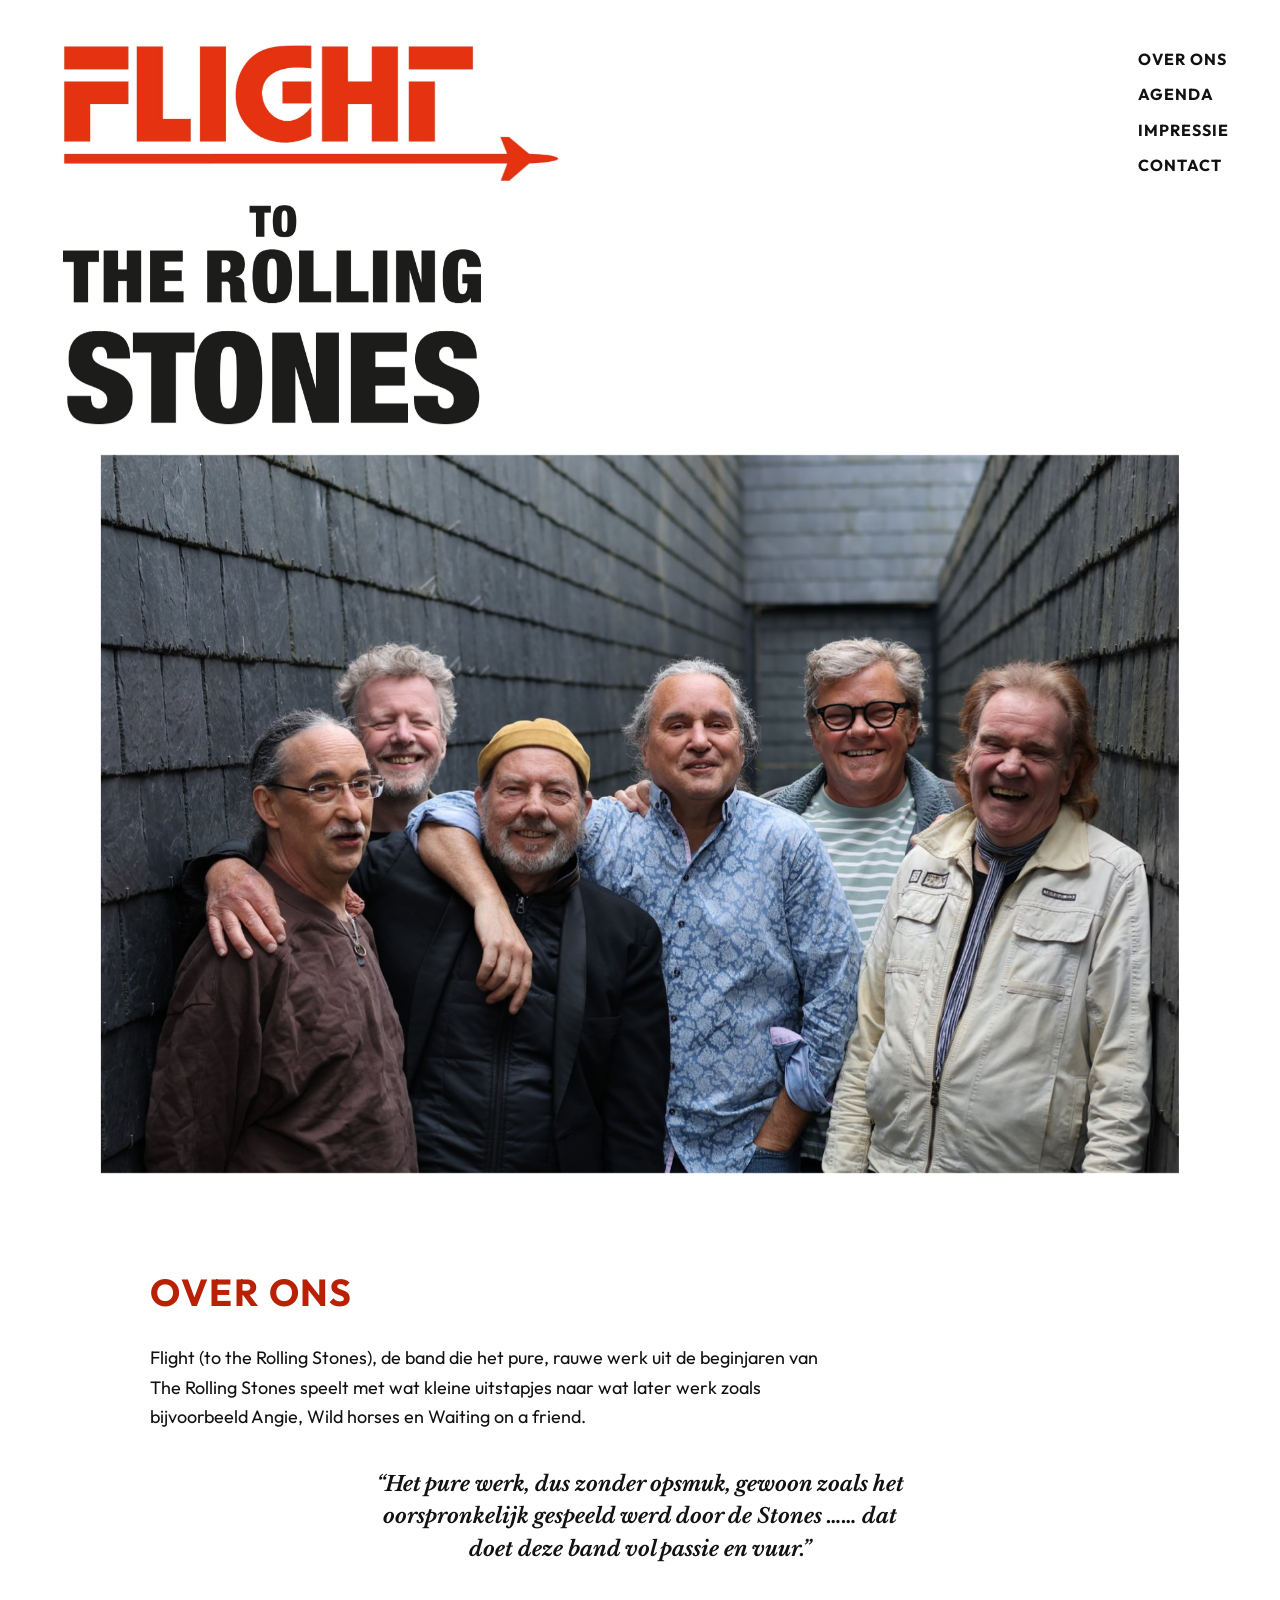
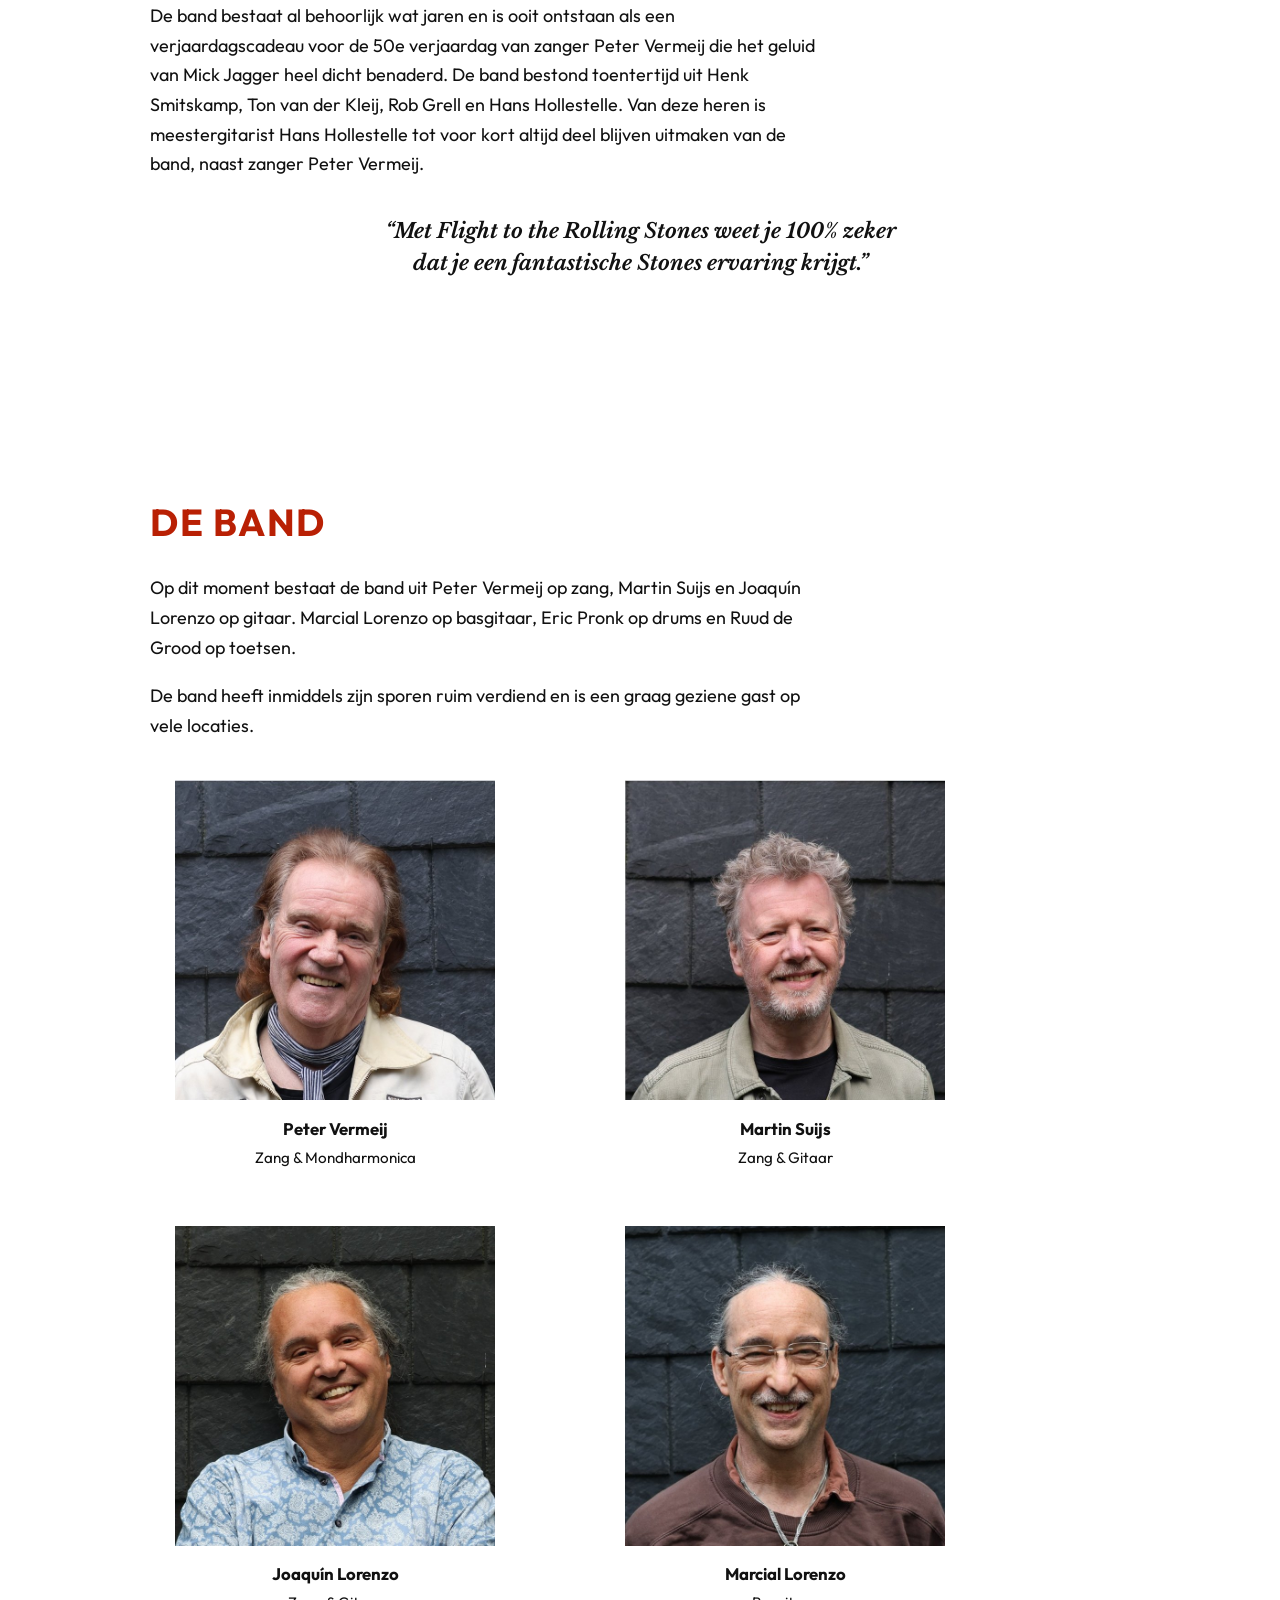
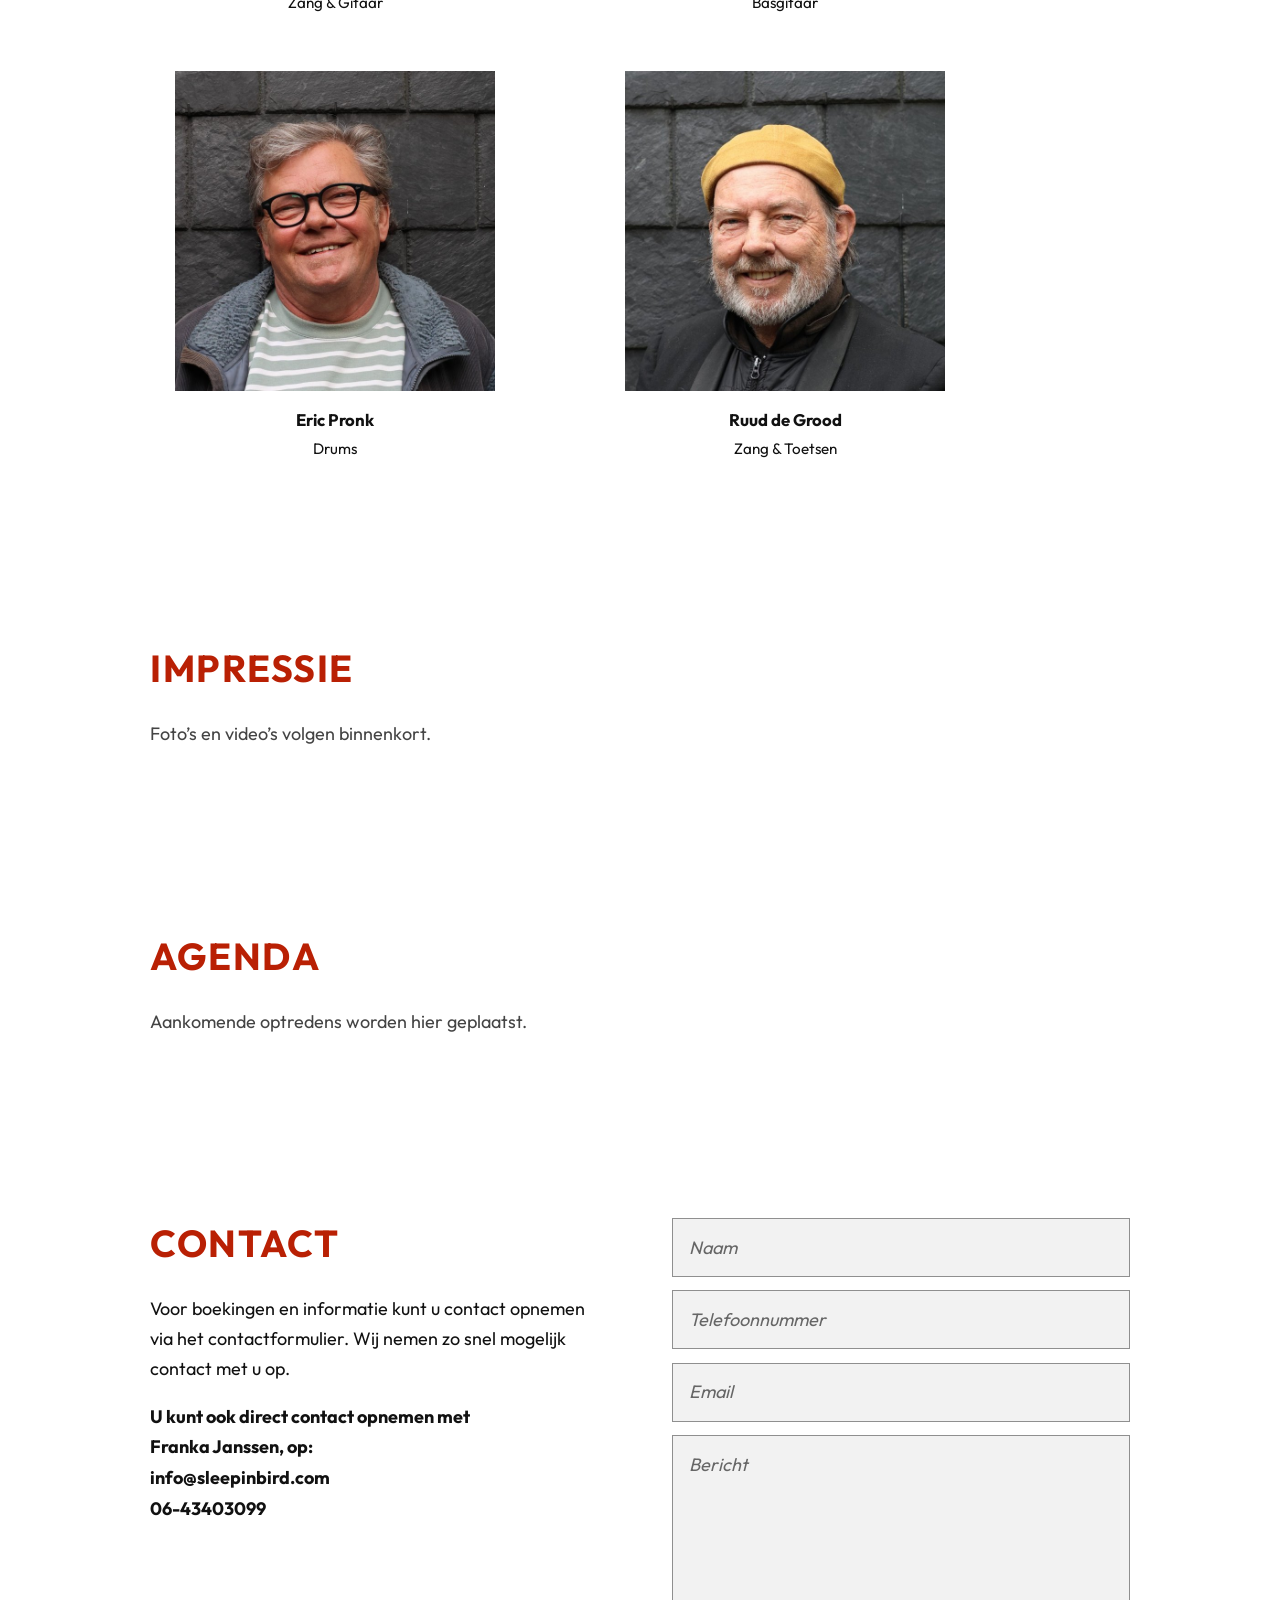
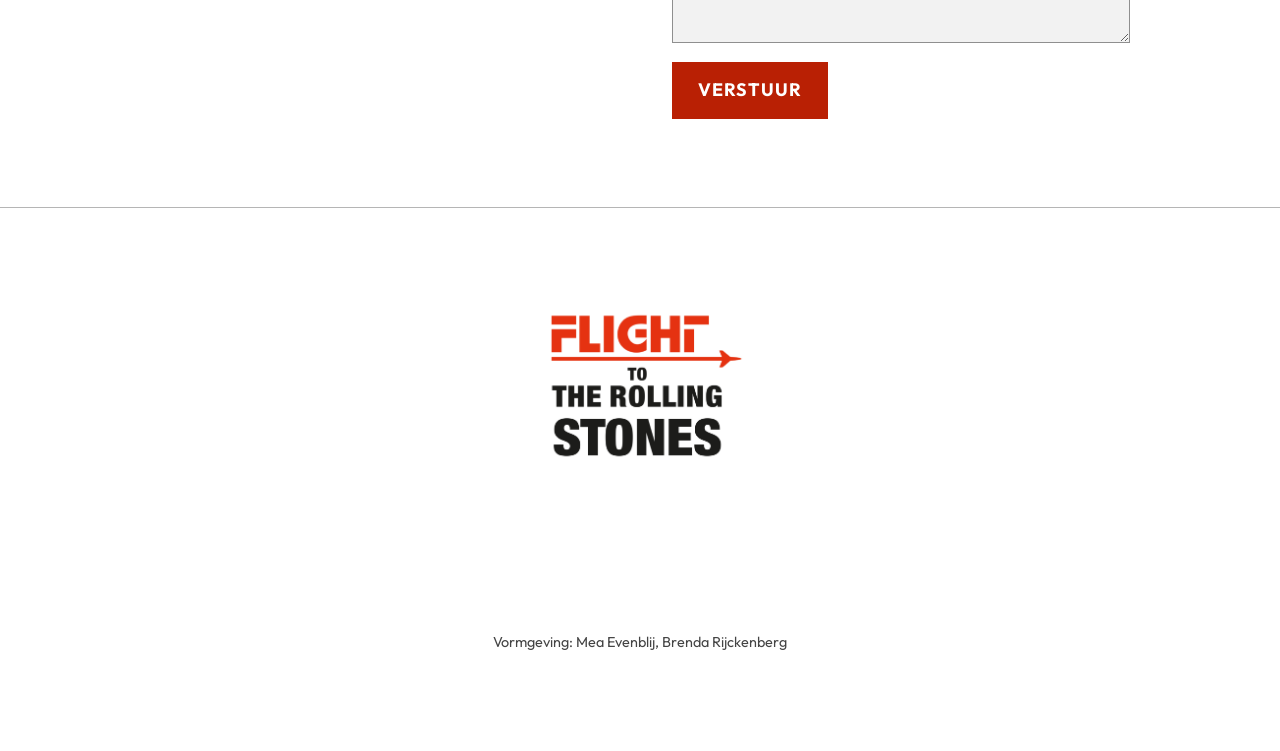
==== commit 7ca4591e: "Spell Joaquín with accent" ====
--- a/index.html
+++ b/index.html
@@ -41,7 +41,7 @@
     "member": [
       { "@type": "Person", "name": "Peter Vermeij", "roleName": "Zang & Mondharmonica" },
       { "@type": "Person", "name": "Martin Suijs", "roleName": "Zang & Gitaar" },
-      { "@type": "Person", "name": "Joaquin Lorenzo", "roleName": "Zang & Gitaar" },
+      { "@type": "Person", "name": "Joaquín Lorenzo", "roleName": "Zang & Gitaar" },
       { "@type": "Person", "name": "Marcial Lorenzo", "roleName": "Basgitaar" },
       { "@type": "Person", "name": "Eric Pronk", "roleName": "Drums" },
       { "@type": "Person", "name": "Ruud de Grood", "roleName": "Zang & Toetsen" }
@@ -113,7 +113,7 @@
       <div class="section-inner">
         <h2 class="section-title">DE BAND</h2>
         <p class="band-intro">
-          Op dit moment bestaat de band uit Peter Vermeij op zang, Martin Suijs en Joaquin Lorenzo op gitaar. Marcial Lorenzo op basgitaar, Eric Pronk op drums en Ruud de Grood op toetsen.
+          Op dit moment bestaat de band uit Peter Vermeij op zang, Martin Suijs en Joaquín Lorenzo op gitaar. Marcial Lorenzo op basgitaar, Eric Pronk op drums en Ruud de Grood op toetsen.
         </p>
         <p class="band-intro">
           De band heeft inmiddels zijn sporen ruim verdiend en is een graag geziene gast op vele locaties.
@@ -131,8 +131,8 @@
             <p>Zang &amp; Gitaar</p>
           </li>
           <li class="member">
-            <img src="assets/joaquin.jpg" alt="Joaquin Lorenzo" width="700" height="700" loading="lazy" />
-            <h3>Joaquin Lorenzo</h3>
+            <img src="assets/joaquin.jpg" alt="Joaquín Lorenzo" width="700" height="700" loading="lazy" />
+            <h3>Joaquín Lorenzo</h3>
             <p>Zang &amp; Gitaar</p>
           </li>
           <li class="member">
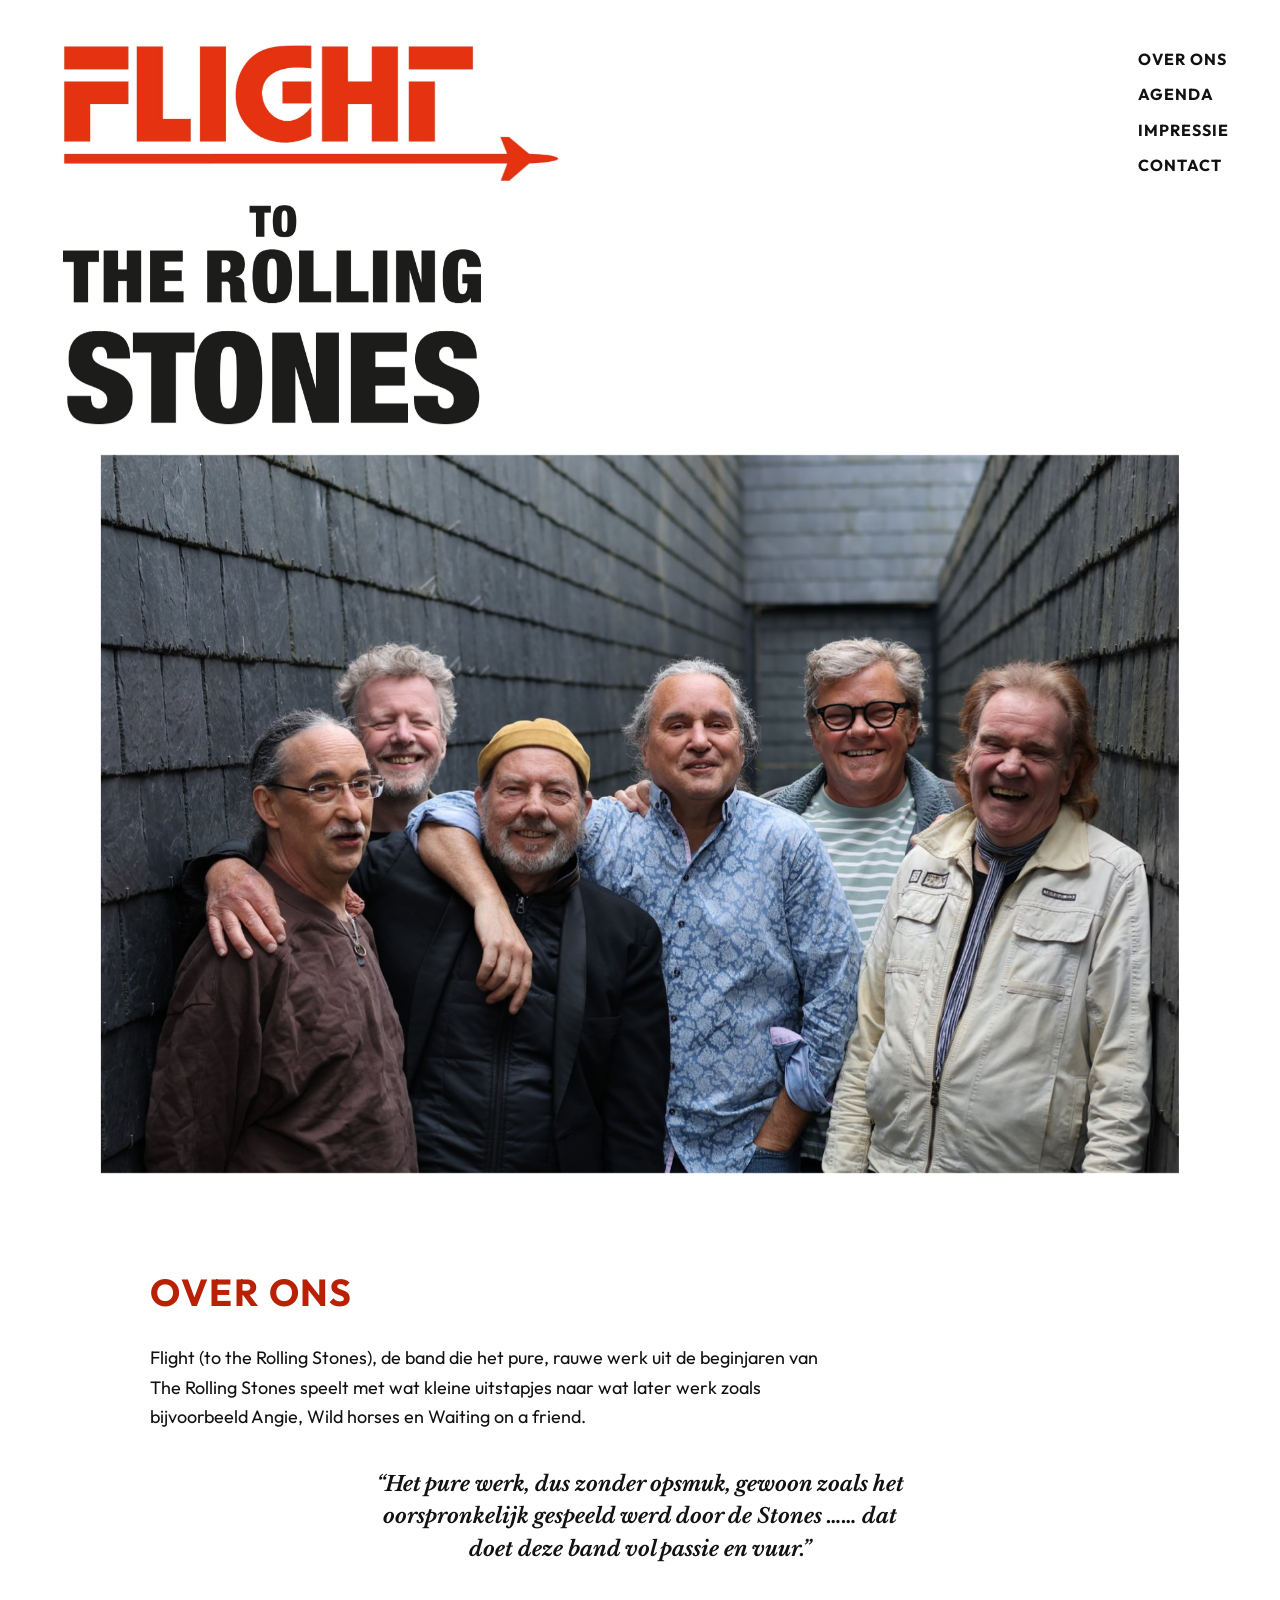
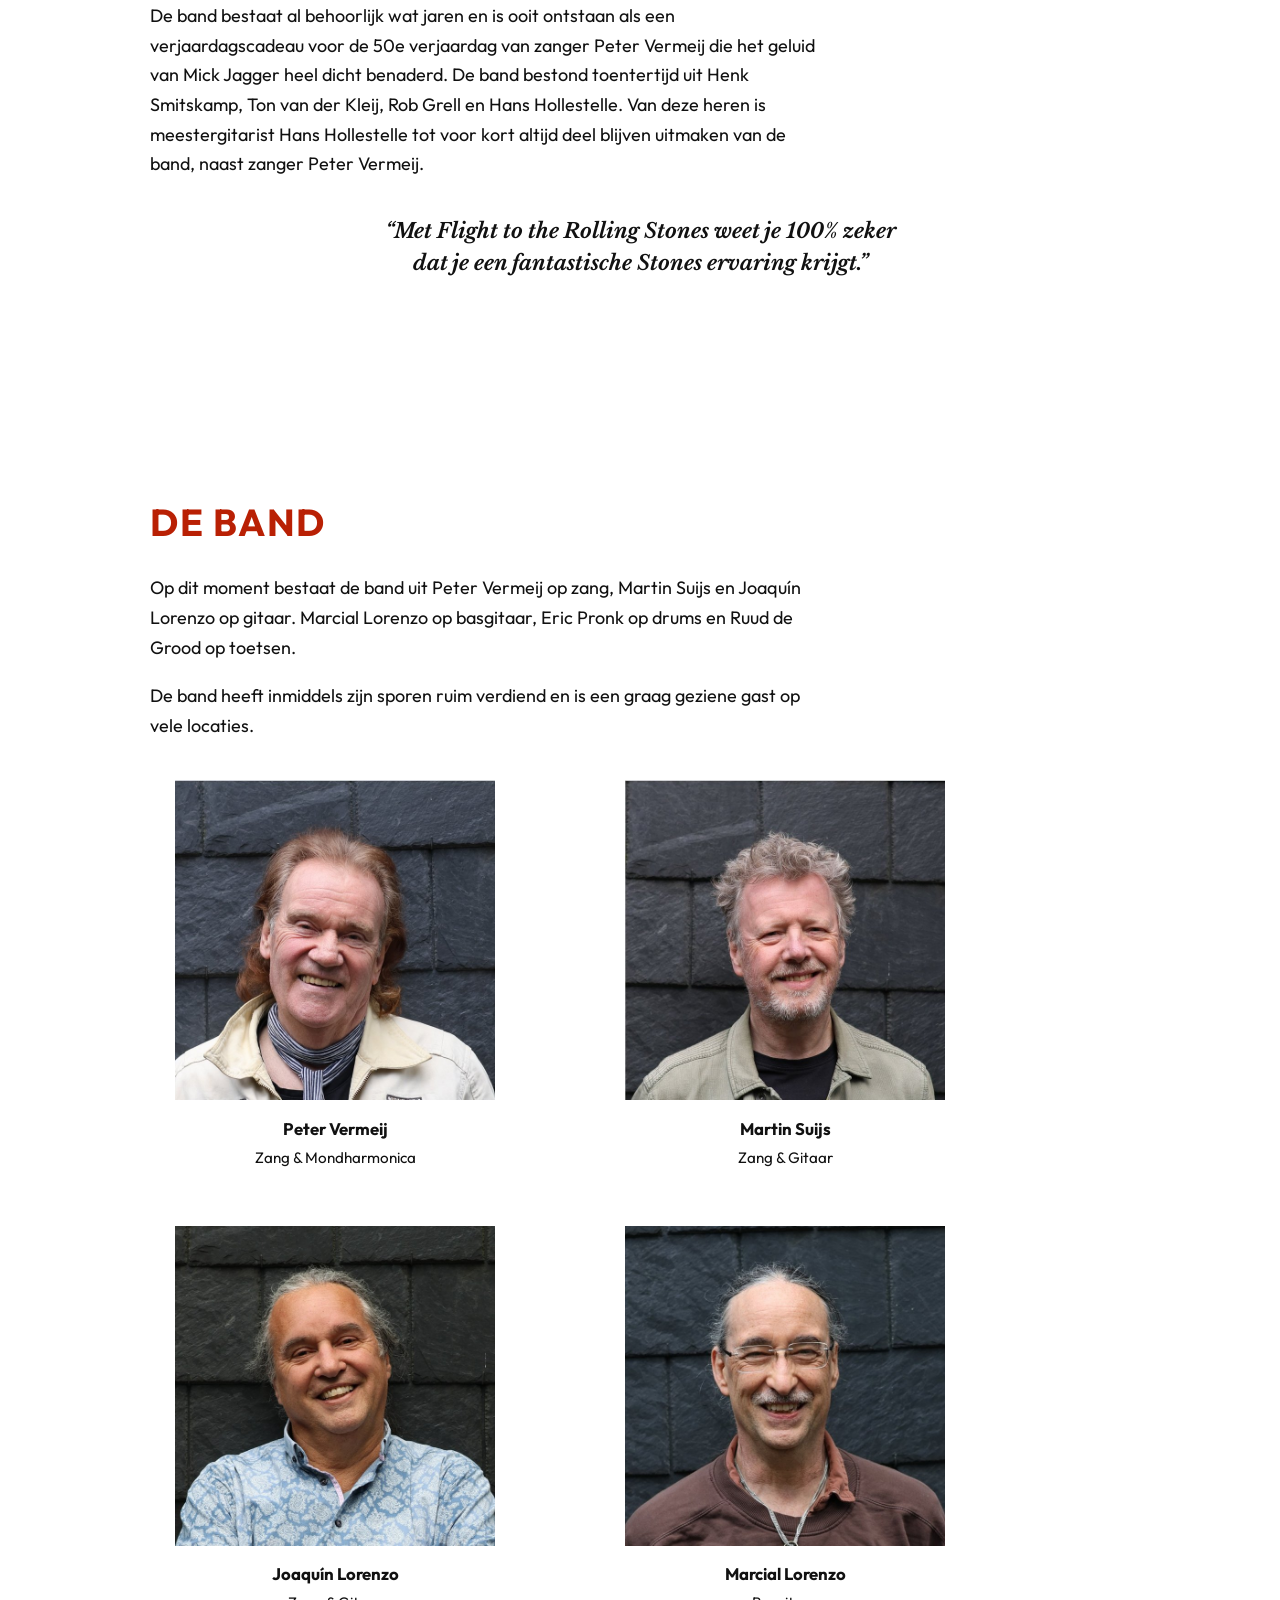
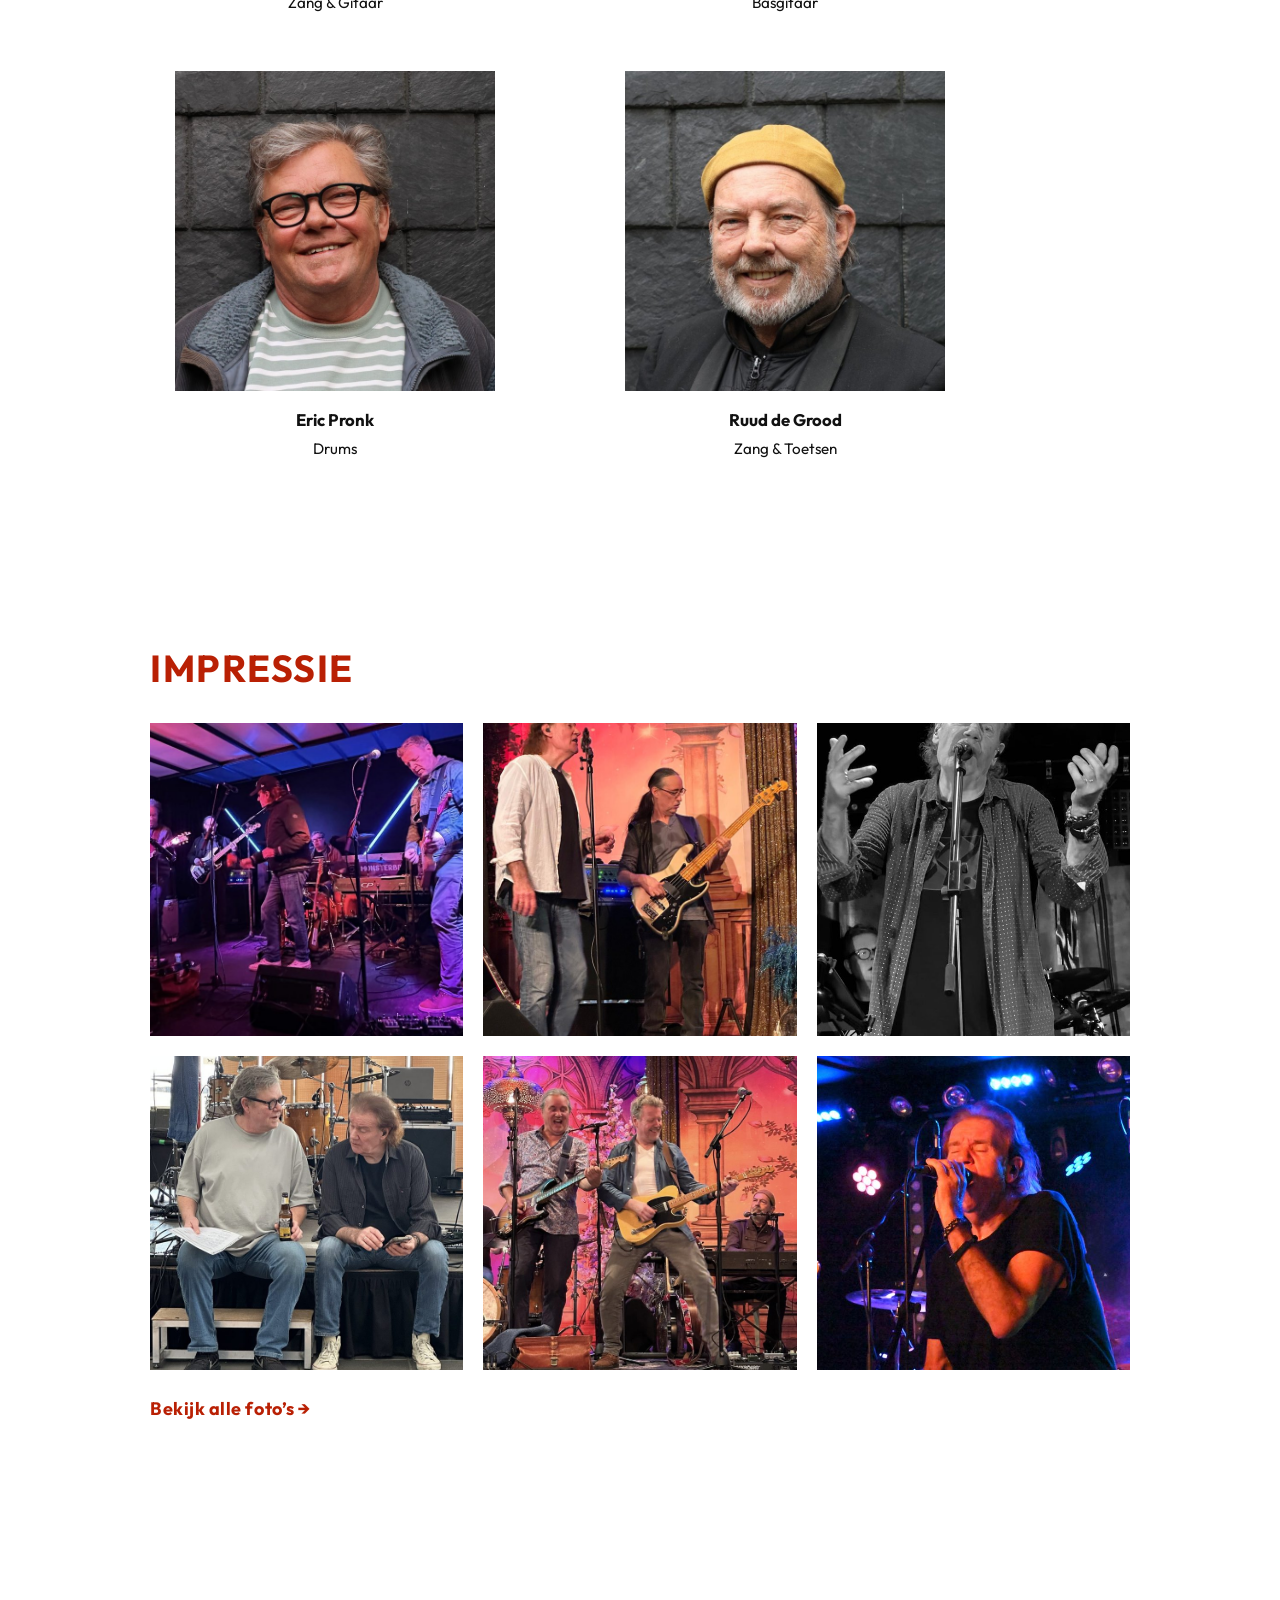
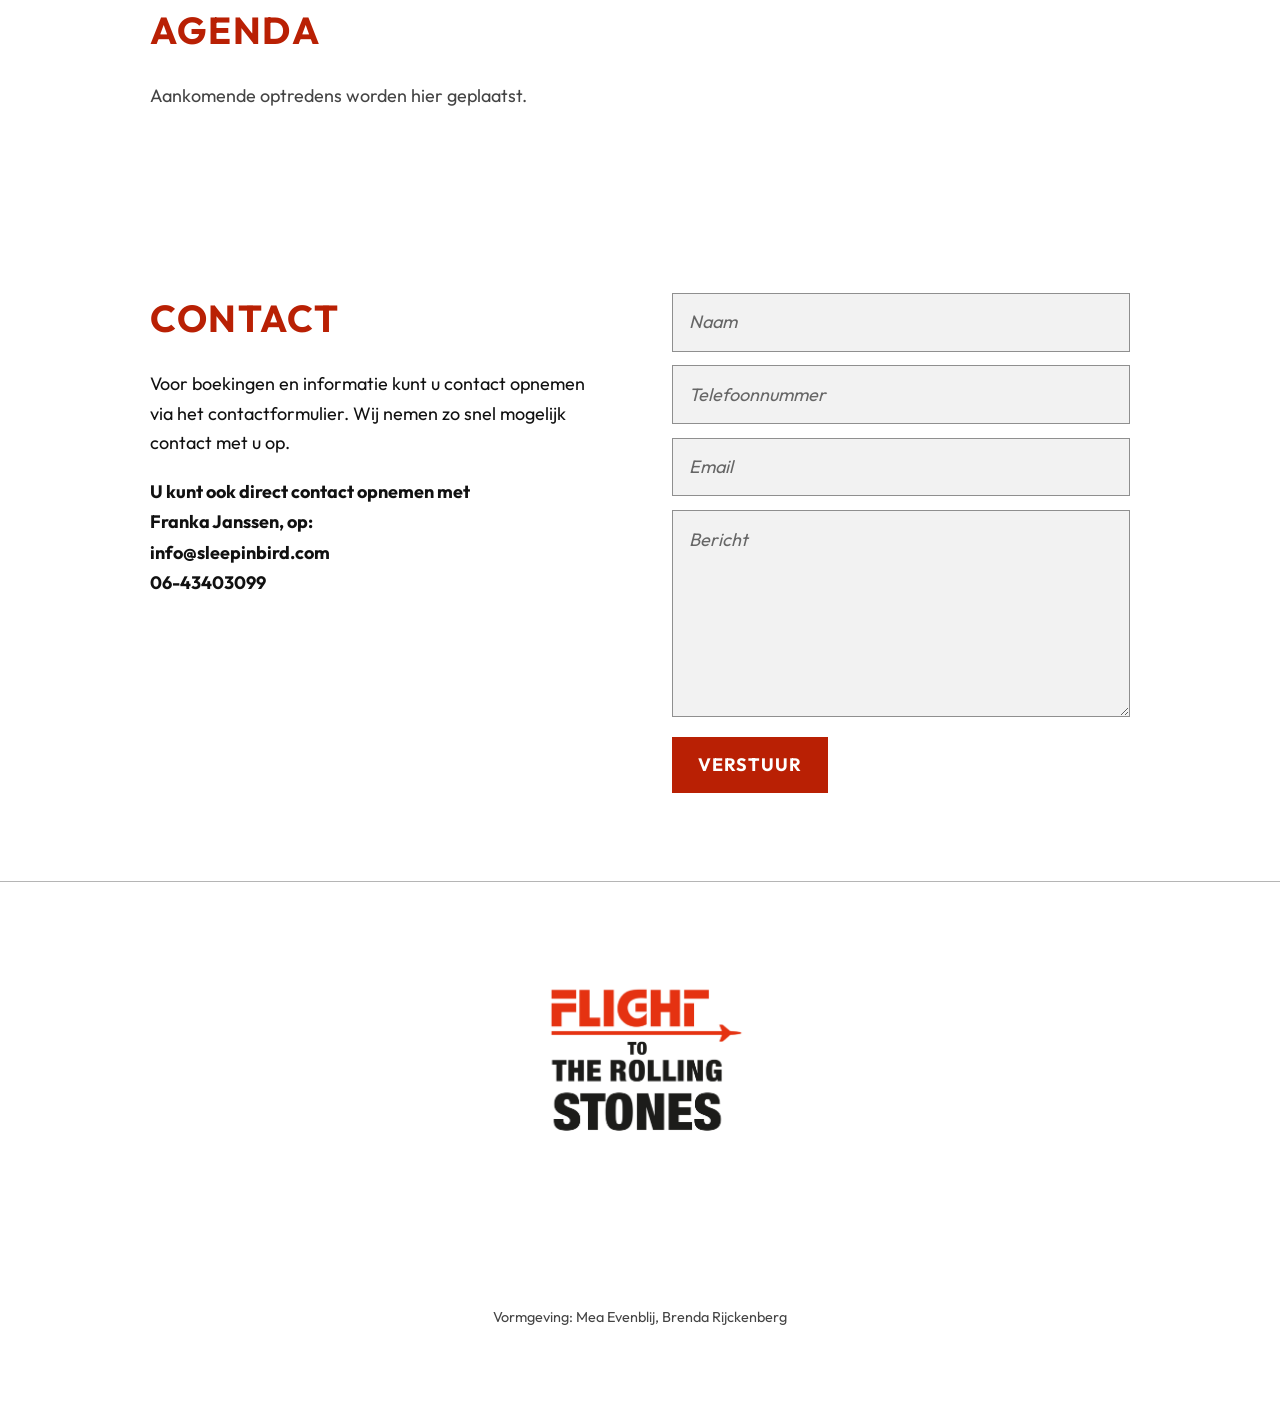
==== commit 612d3b66: "Add impressie photo gallery with lightbox browsing" ====
--- a/index.html
+++ b/index.html
@@ -157,7 +157,10 @@
     <section id="impressie" class="section impressie">
       <div class="section-inner">
         <h2 class="section-title">IMPRESSIE</h2>
-        <p class="section-note">Foto’s en video’s volgen binnenkort.</p>
+        <div data-photo-preview></div>
+        <p class="impressie-cta">
+          <a href="impressie.html" class="text-link">Bekijk alle foto’s →</a>
+        </p>
       </div>
     </section>
 
@@ -222,5 +225,7 @@
   </footer>
 
   <script src="js/main.js"></script>
+  <script src="js/photos-data.js"></script>
+  <script src="js/gallery.js"></script>
 </body>
 </html>
--- a/css/styles.css
+++ b/css/styles.css
@@ -208,6 +208,184 @@
   min-height: 12rem;
 }
 
+.impressie-cta {
+  margin: 1.5rem 0 0;
+}
+
+.text-link {
+  color: var(--red);
+  font-weight: 700;
+  text-decoration: none;
+  letter-spacing: 0.03em;
+}
+
+.text-link:hover,
+.text-link:focus-visible {
+  text-decoration: underline;
+}
+
+.photo-grid {
+  display: grid;
+  grid-template-columns: repeat(3, minmax(0, 1fr));
+  gap: clamp(0.75rem, 2vw, 1.25rem);
+  margin-top: 1.5rem;
+}
+
+.photo-thumb {
+  display: block;
+  width: 100%;
+  padding: 0;
+  border: 0;
+  background: #eee;
+  cursor: pointer;
+  aspect-ratio: 1;
+  overflow: hidden;
+}
+
+.photo-thumb img {
+  width: 100%;
+  height: 100%;
+  object-fit: cover;
+  transition: transform 0.35s ease;
+}
+
+.photo-thumb:hover img,
+.photo-thumb:focus-visible img {
+  transform: scale(1.04);
+}
+
+.gallery-page .gallery-header-inner {
+  display: flex;
+  align-items: center;
+  justify-content: space-between;
+  gap: 1rem;
+}
+
+.gallery-page .logo-red-small {
+  max-width: min(100%, 220px);
+}
+
+.gallery-inner {
+  max-width: 1180px;
+}
+
+.back-link {
+  color: var(--text);
+  font-weight: 700;
+  text-decoration: none;
+  letter-spacing: 0.04em;
+}
+
+.back-link:hover,
+.back-link:focus-visible {
+  color: var(--red);
+}
+
+body.lightbox-open {
+  overflow: hidden;
+}
+
+.lightbox {
+  position: fixed;
+  inset: 0;
+  z-index: 1000;
+  display: flex;
+  align-items: center;
+  justify-content: center;
+  padding: 1rem;
+}
+
+.lightbox[hidden] {
+  display: none;
+}
+
+.lightbox-backdrop {
+  position: absolute;
+  inset: 0;
+  background: rgba(0, 0, 0, 0.88);
+}
+
+.lightbox-dialog {
+  position: relative;
+  z-index: 1;
+  display: flex;
+  align-items: center;
+  justify-content: center;
+  width: min(100%, 1200px);
+  height: min(100%, 100vh);
+  max-height: calc(100vh - 2rem);
+}
+
+.lightbox-image {
+  max-width: 100%;
+  max-height: calc(100vh - 4.5rem);
+  width: auto;
+  height: auto;
+  object-fit: contain;
+  box-shadow: 0 10px 40px rgba(0, 0, 0, 0.45);
+}
+
+.lightbox-close,
+.lightbox-nav {
+  position: absolute;
+  border: 0;
+  background: rgba(255, 255, 255, 0.12);
+  color: #fff;
+  cursor: pointer;
+  font-size: 1.75rem;
+  line-height: 1;
+  width: 2.75rem;
+  height: 2.75rem;
+  display: grid;
+  place-items: center;
+  transition: background 0.2s ease;
+}
+
+.lightbox-close:hover,
+.lightbox-nav:hover,
+.lightbox-close:focus-visible,
+.lightbox-nav:focus-visible {
+  background: rgba(255, 255, 255, 0.28);
+}
+
+.lightbox-close {
+  top: 0.5rem;
+  right: 0.5rem;
+  font-size: 2rem;
+  z-index: 2;
+}
+
+.lightbox-prev {
+  left: 0.25rem;
+}
+
+.lightbox-next {
+  right: 0.25rem;
+}
+
+.lightbox-counter {
+  position: absolute;
+  bottom: 0.35rem;
+  left: 50%;
+  transform: translateX(-50%);
+  margin: 0;
+  color: #fff;
+  font-size: 0.9rem;
+  font-weight: 600;
+  letter-spacing: 0.04em;
+}
+
+@media (max-width: 700px) {
+  .photo-grid {
+    grid-template-columns: repeat(2, minmax(0, 1fr));
+  }
+
+  .lightbox-nav {
+    width: 2.4rem;
+    height: 2.4rem;
+  }
+}
+
 /* Band grid */
 .member-grid {
   list-style: none;
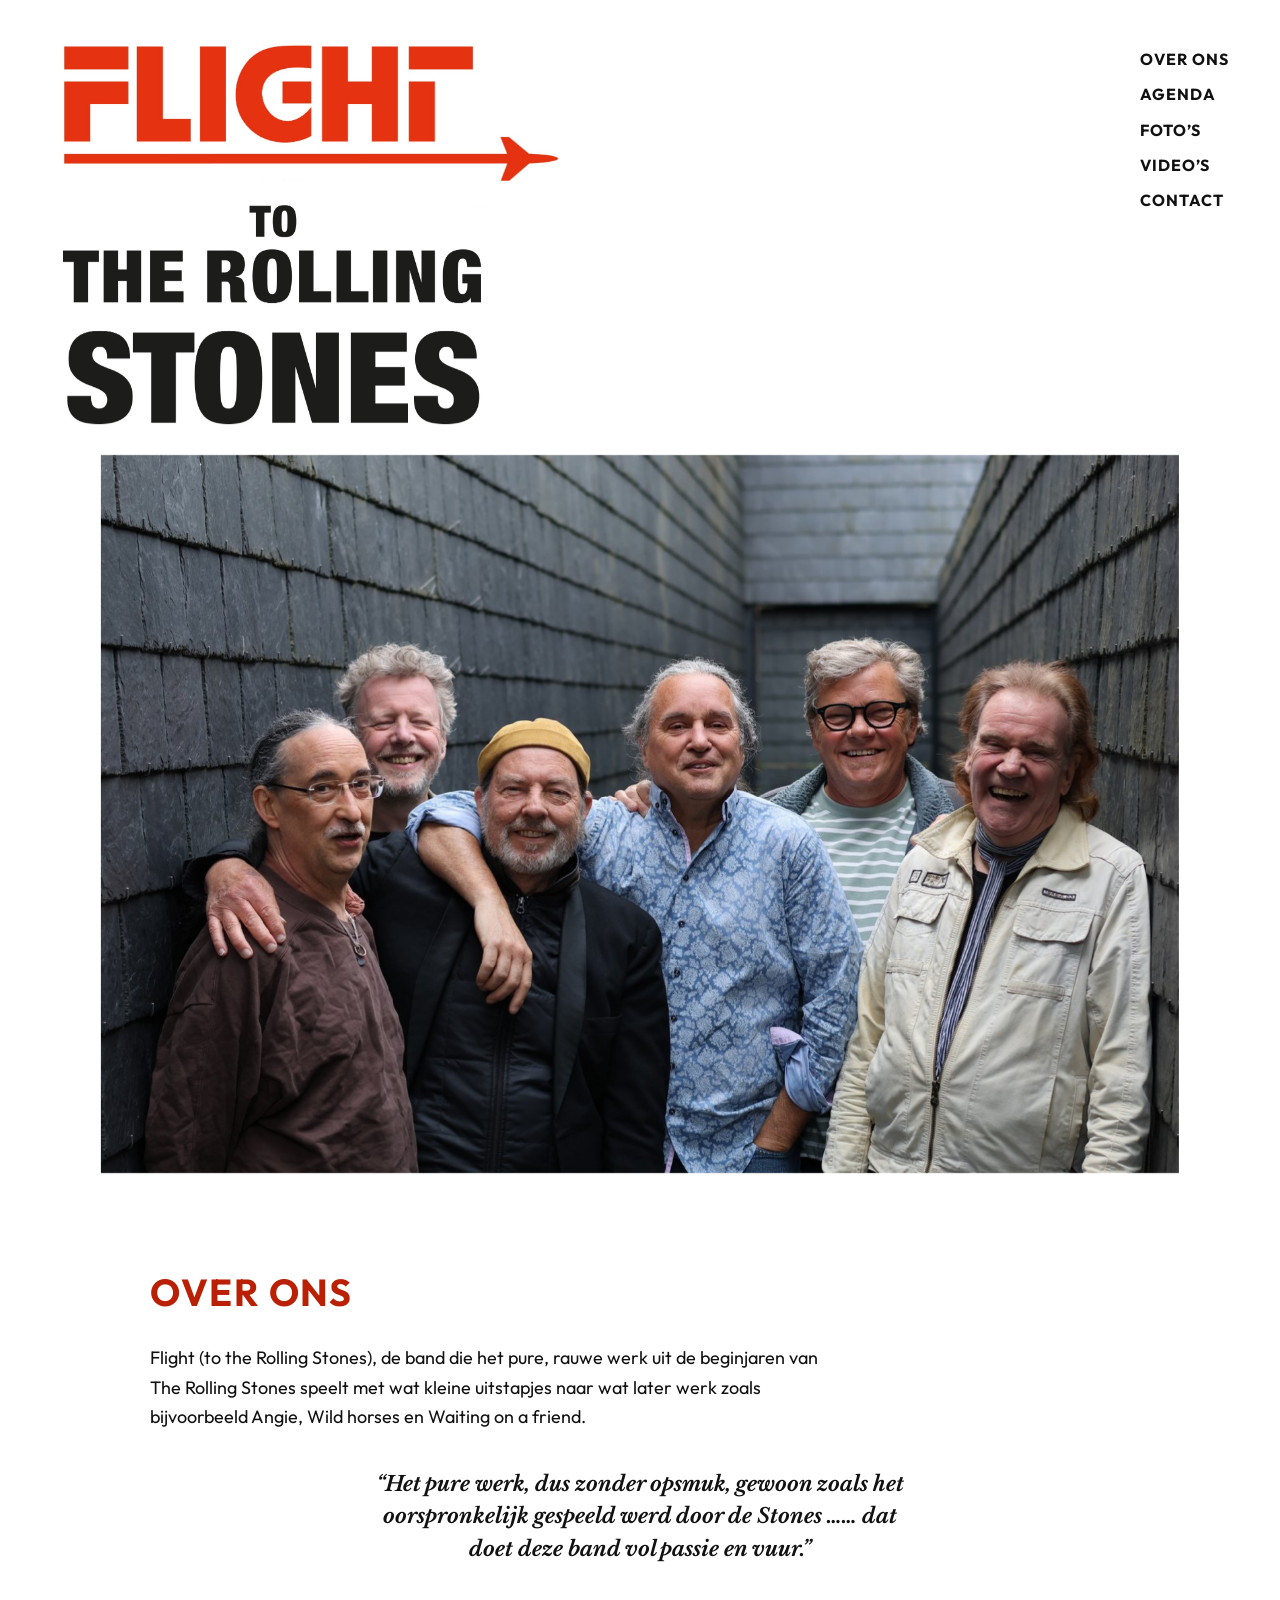
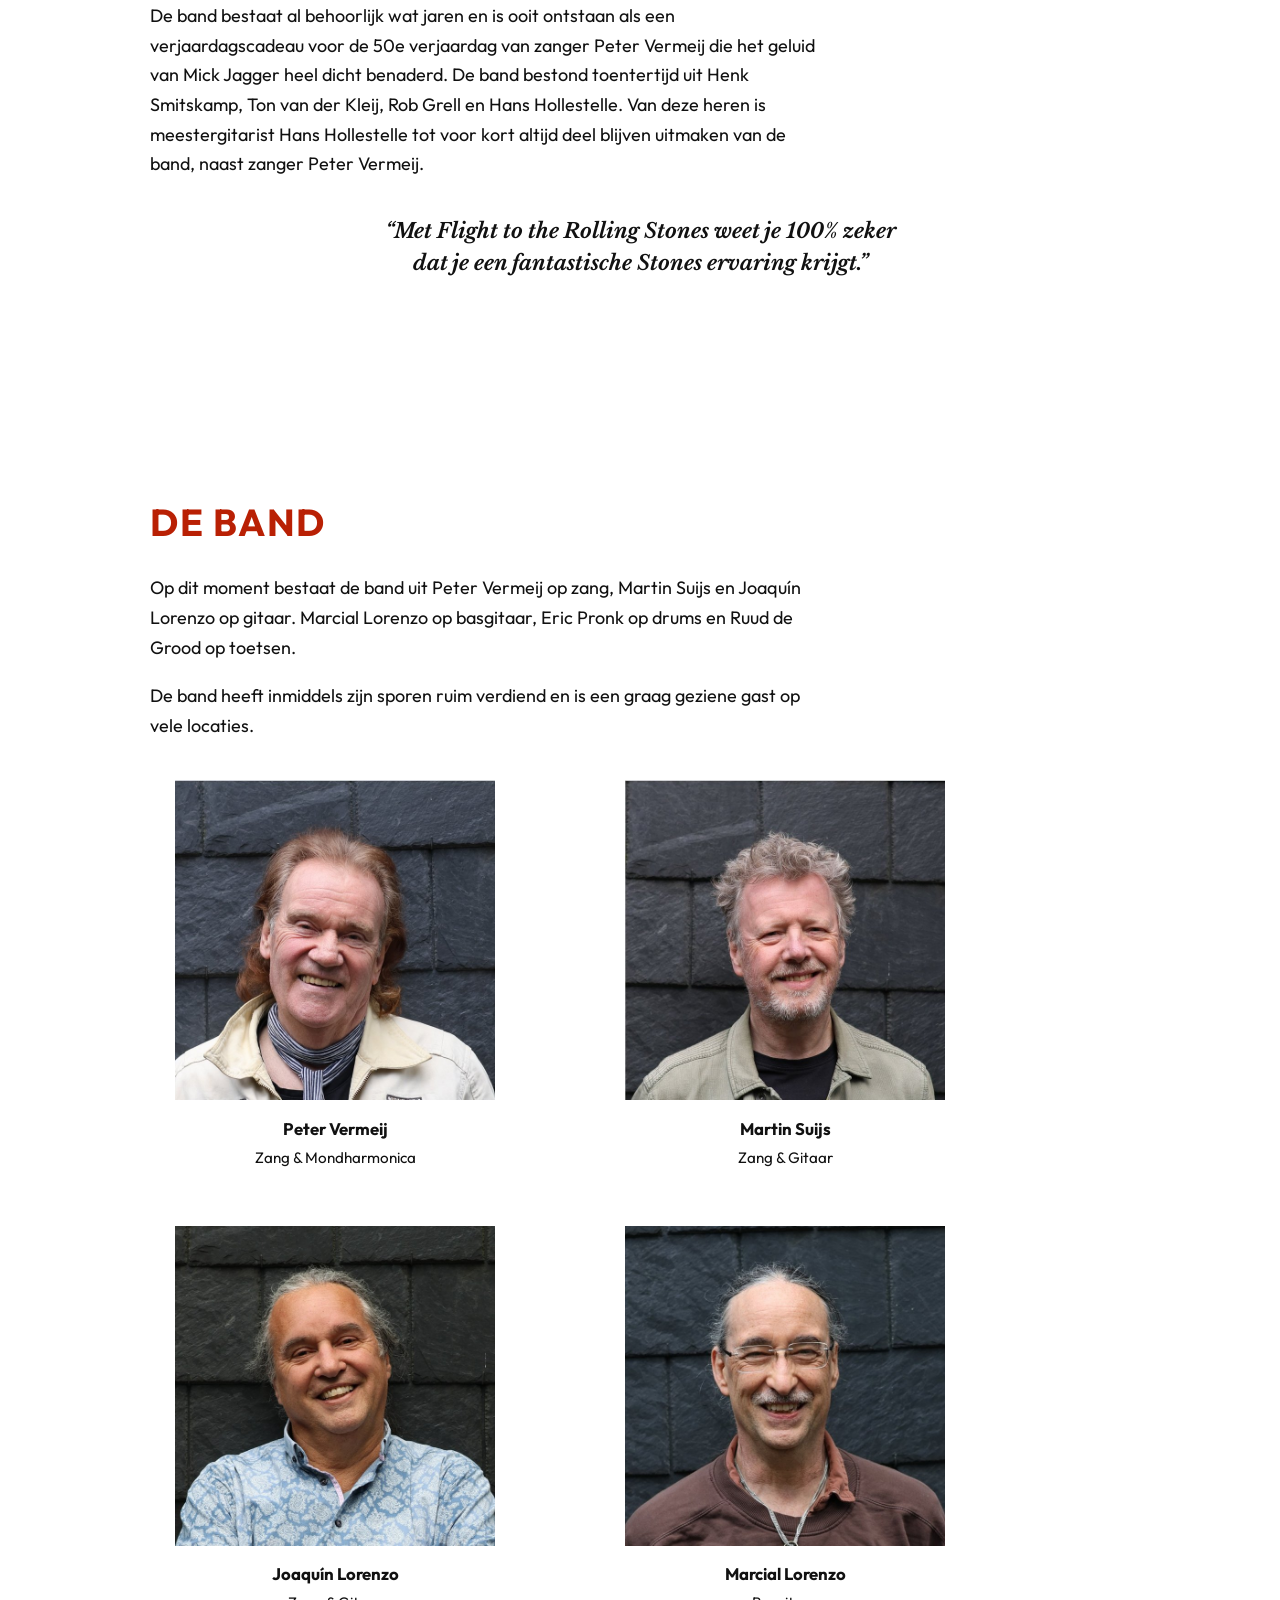
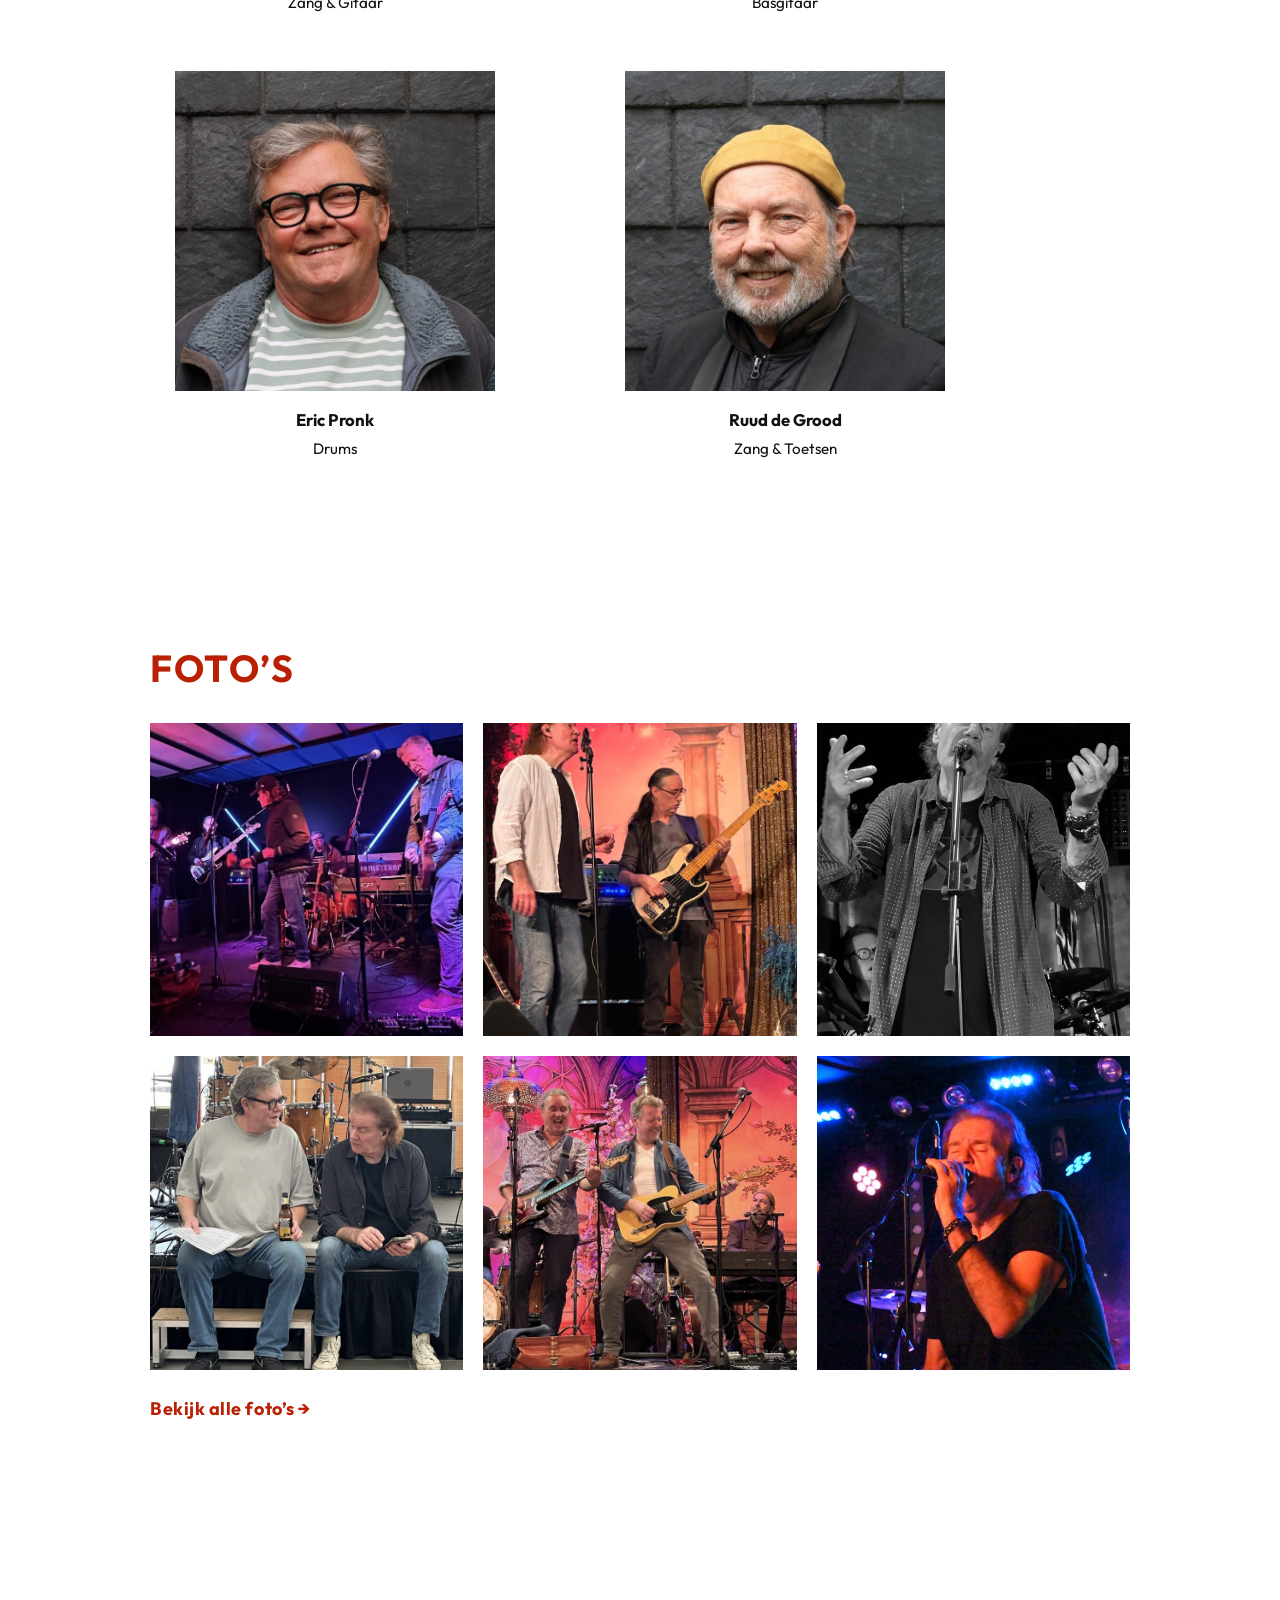
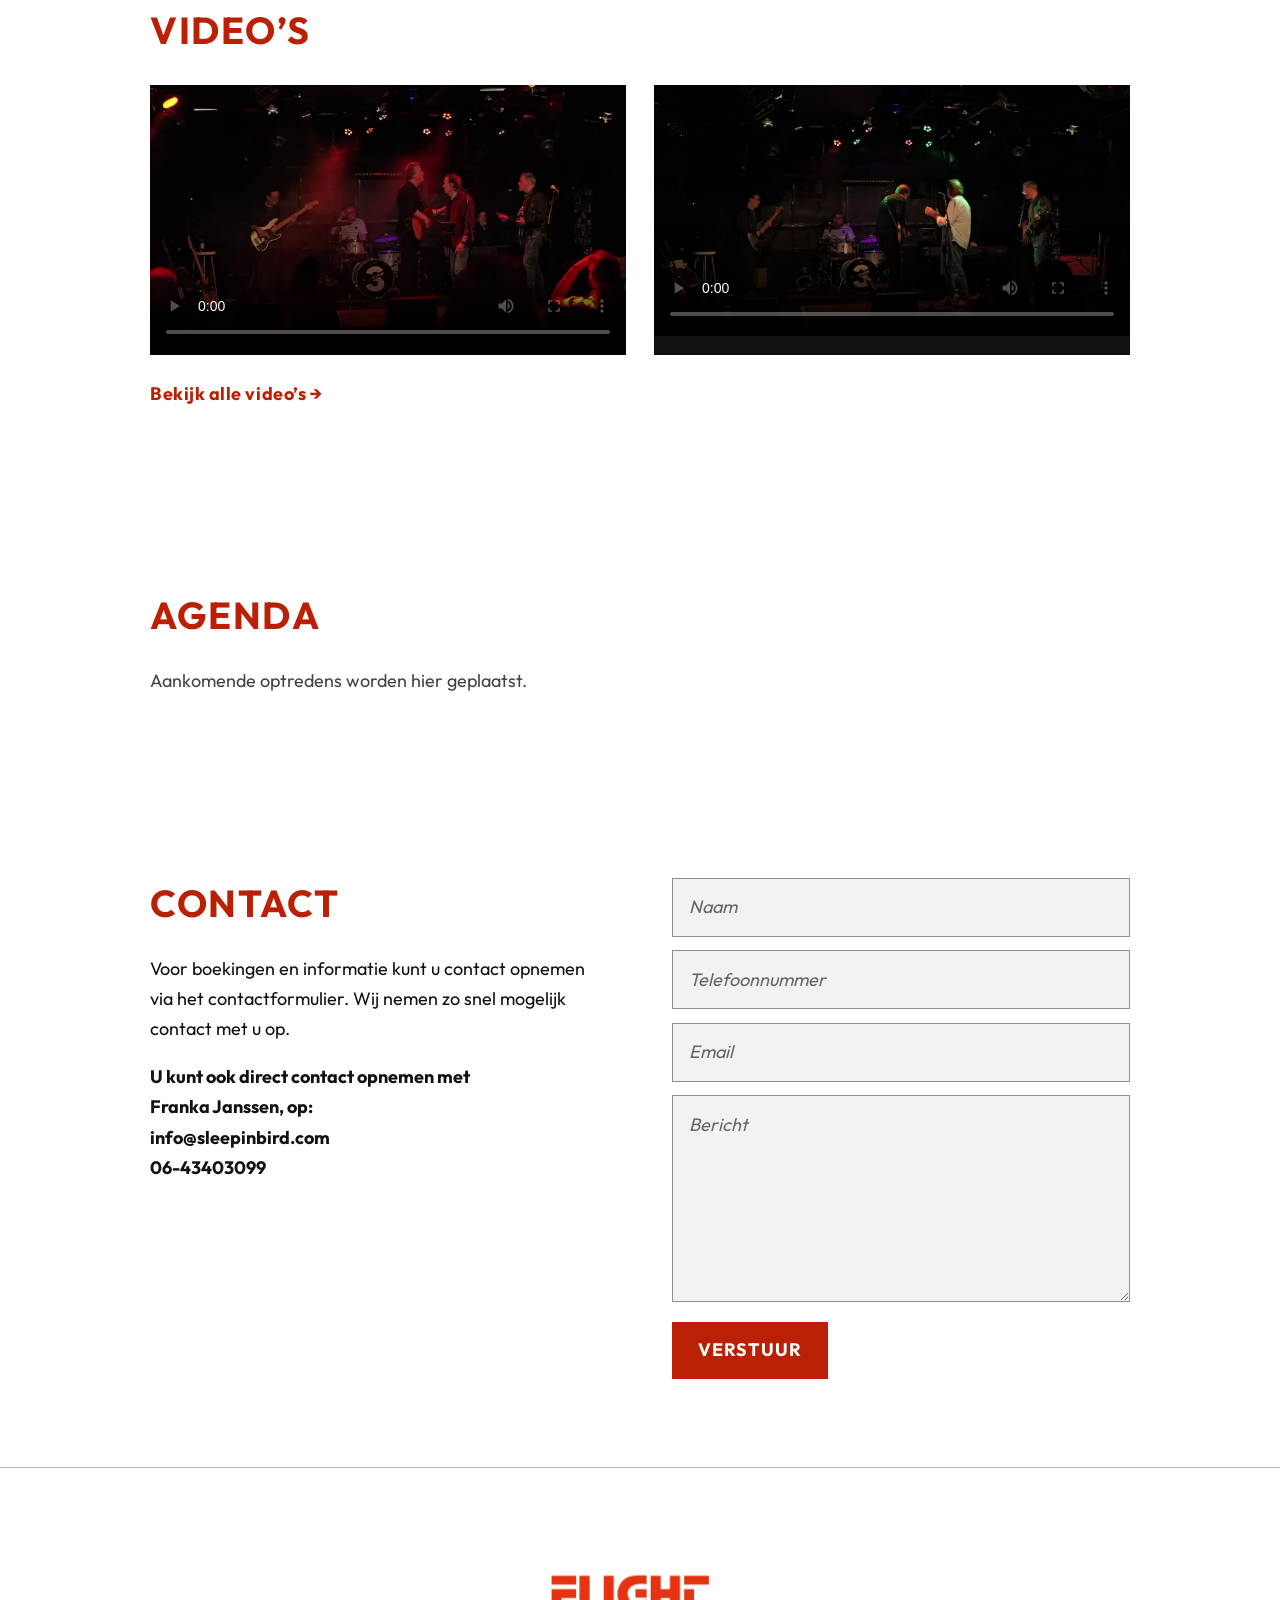
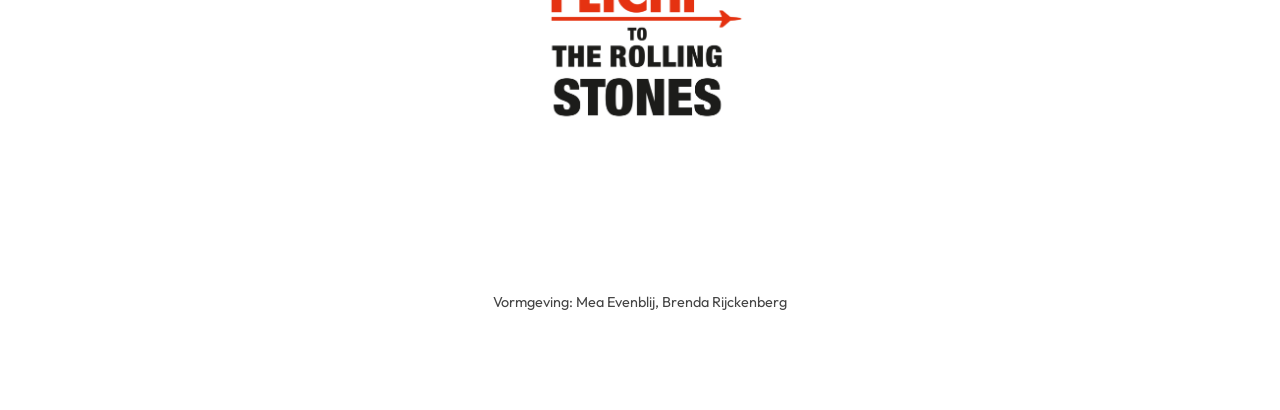
==== commit 143c1559: "Rename Impressie to Foto's and add Videos section" ====
--- a/index.html
+++ b/index.html
@@ -74,7 +74,8 @@
         <ul id="nav-list" class="nav-list">
           <li><a href="#over-ons">OVER ONS</a></li>
           <li><a href="#agenda">AGENDA</a></li>
-          <li><a href="#impressie">IMPRESSIE</a></li>
+          <li><a href="#fotos">FOTO’S</a></li>
+          <li><a href="#videos">VIDEO’S</a></li>
           <li><a href="#contact">CONTACT</a></li>
         </ul>
       </nav>
@@ -154,12 +155,22 @@
       </div>
     </section>
 
-    <section id="impressie" class="section impressie">
-      <div class="section-inner">
-        <h2 class="section-title">IMPRESSIE</h2>
+    <section id="fotos" class="section fotos">
+      <div class="section-inner">
+        <h2 class="section-title">FOTO’S</h2>
         <div data-photo-preview></div>
-        <p class="impressie-cta">
-          <a href="impressie.html" class="text-link">Bekijk alle foto’s →</a>
+        <p class="media-cta">
+          <a href="fotos.html" class="text-link">Bekijk alle foto’s →</a>
+        </p>
+      </div>
+    </section>
+
+    <section id="videos" class="section videos">
+      <div class="section-inner">
+        <h2 class="section-title">VIDEO’S</h2>
+        <div class="video-list" data-video-preview></div>
+        <p class="media-cta">
+          <a href="videos.html" class="text-link">Bekijk alle video’s →</a>
         </p>
       </div>
     </section>
@@ -227,5 +238,7 @@
   <script src="js/main.js"></script>
   <script src="js/photos-data.js"></script>
   <script src="js/gallery.js"></script>
+  <script src="js/videos-data.js"></script>
+  <script src="js/videos.js"></script>
 </body>
 </html>
--- a/css/styles.css
+++ b/css/styles.css
@@ -203,13 +203,40 @@
   margin: 0;
 }
 
-.impressie,
+.fotos,
+.videos,
 .agenda {
   min-height: 12rem;
 }
 
-.impressie-cta {
+.media-cta {
   margin: 1.5rem 0 0;
+}
+
+.video-list {
+  display: grid;
+  grid-template-columns: repeat(2, minmax(0, 1fr));
+  gap: clamp(1rem, 3vw, 1.75rem);
+  margin-top: 1.5rem;
+}
+
+.video-card {
+  margin: 0;
+  background: #111;
+}
+
+.video-card video {
+  display: block;
+  width: 100%;
+  height: auto;
+  max-height: 70vh;
+  background: #000;
+}
+
+@media (max-width: 700px) {
+  .video-list {
+    grid-template-columns: 1fr;
+  }
 }
 
 .text-link {
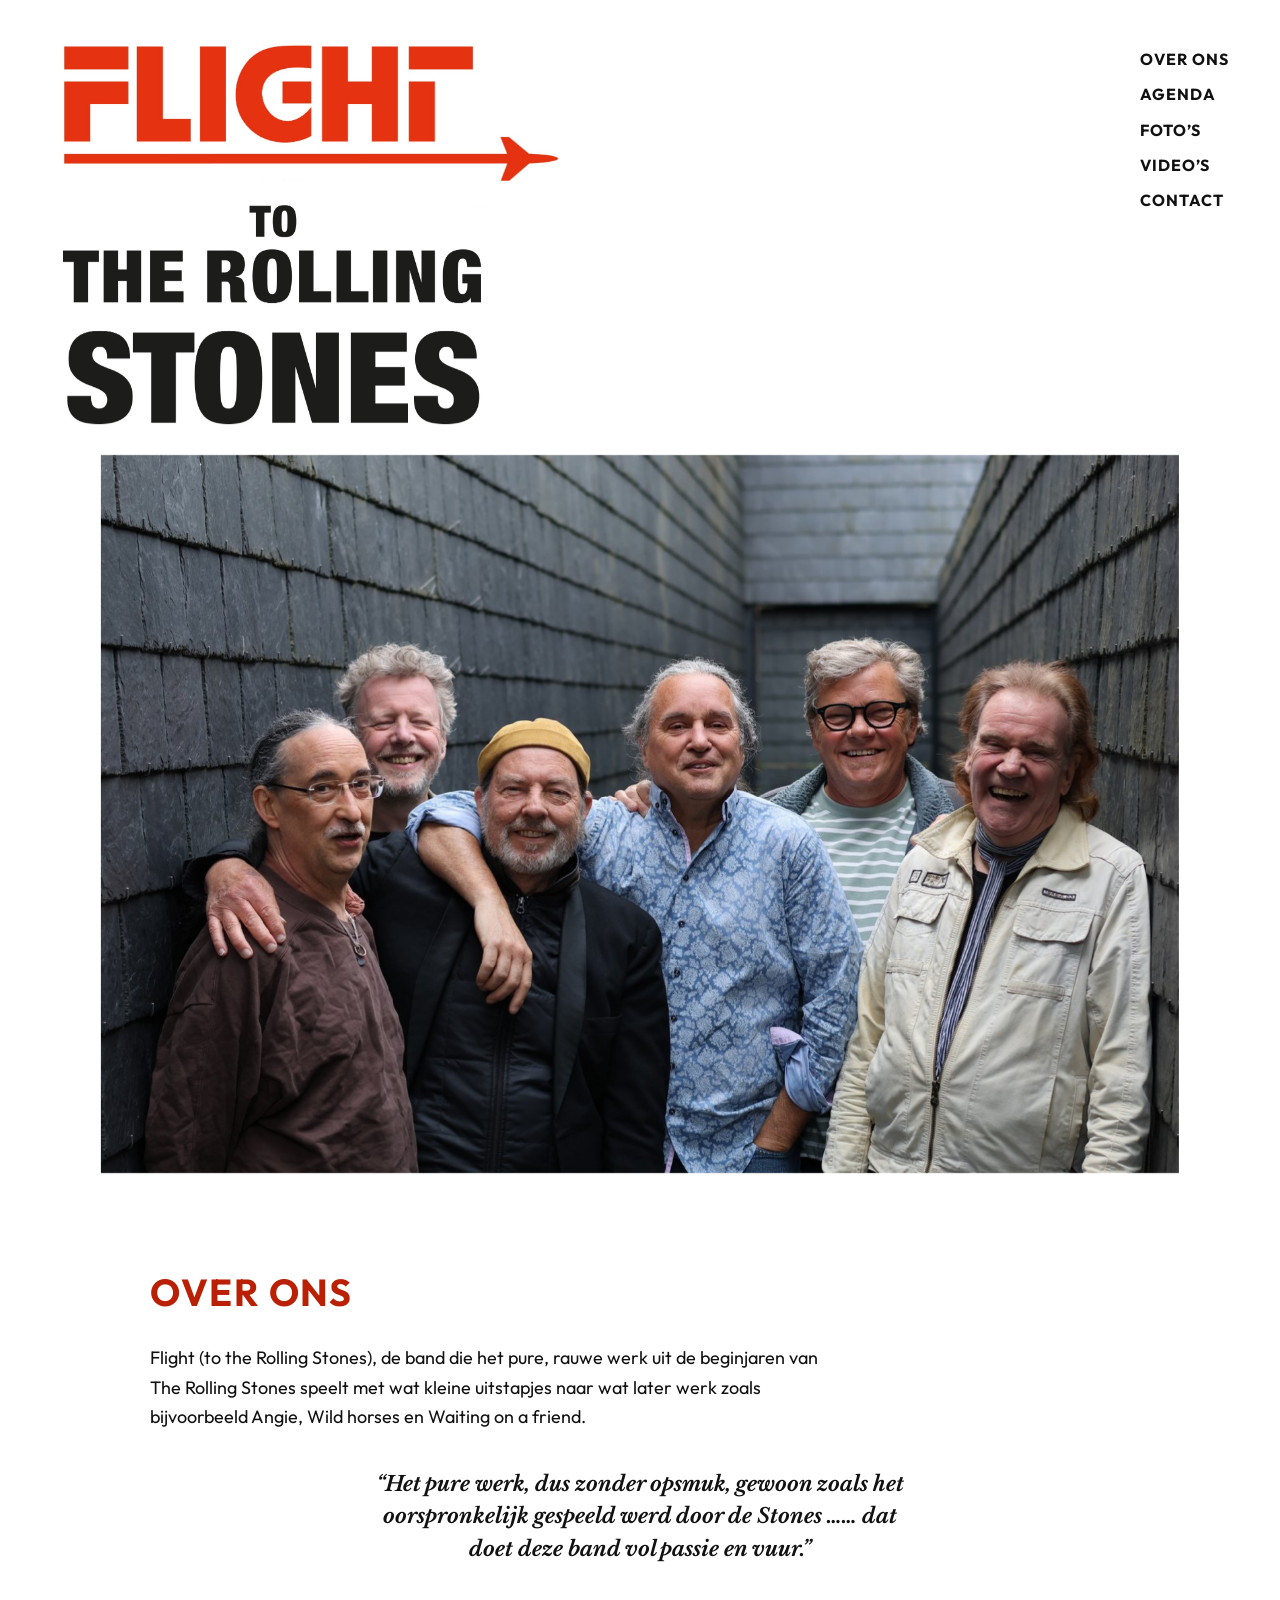
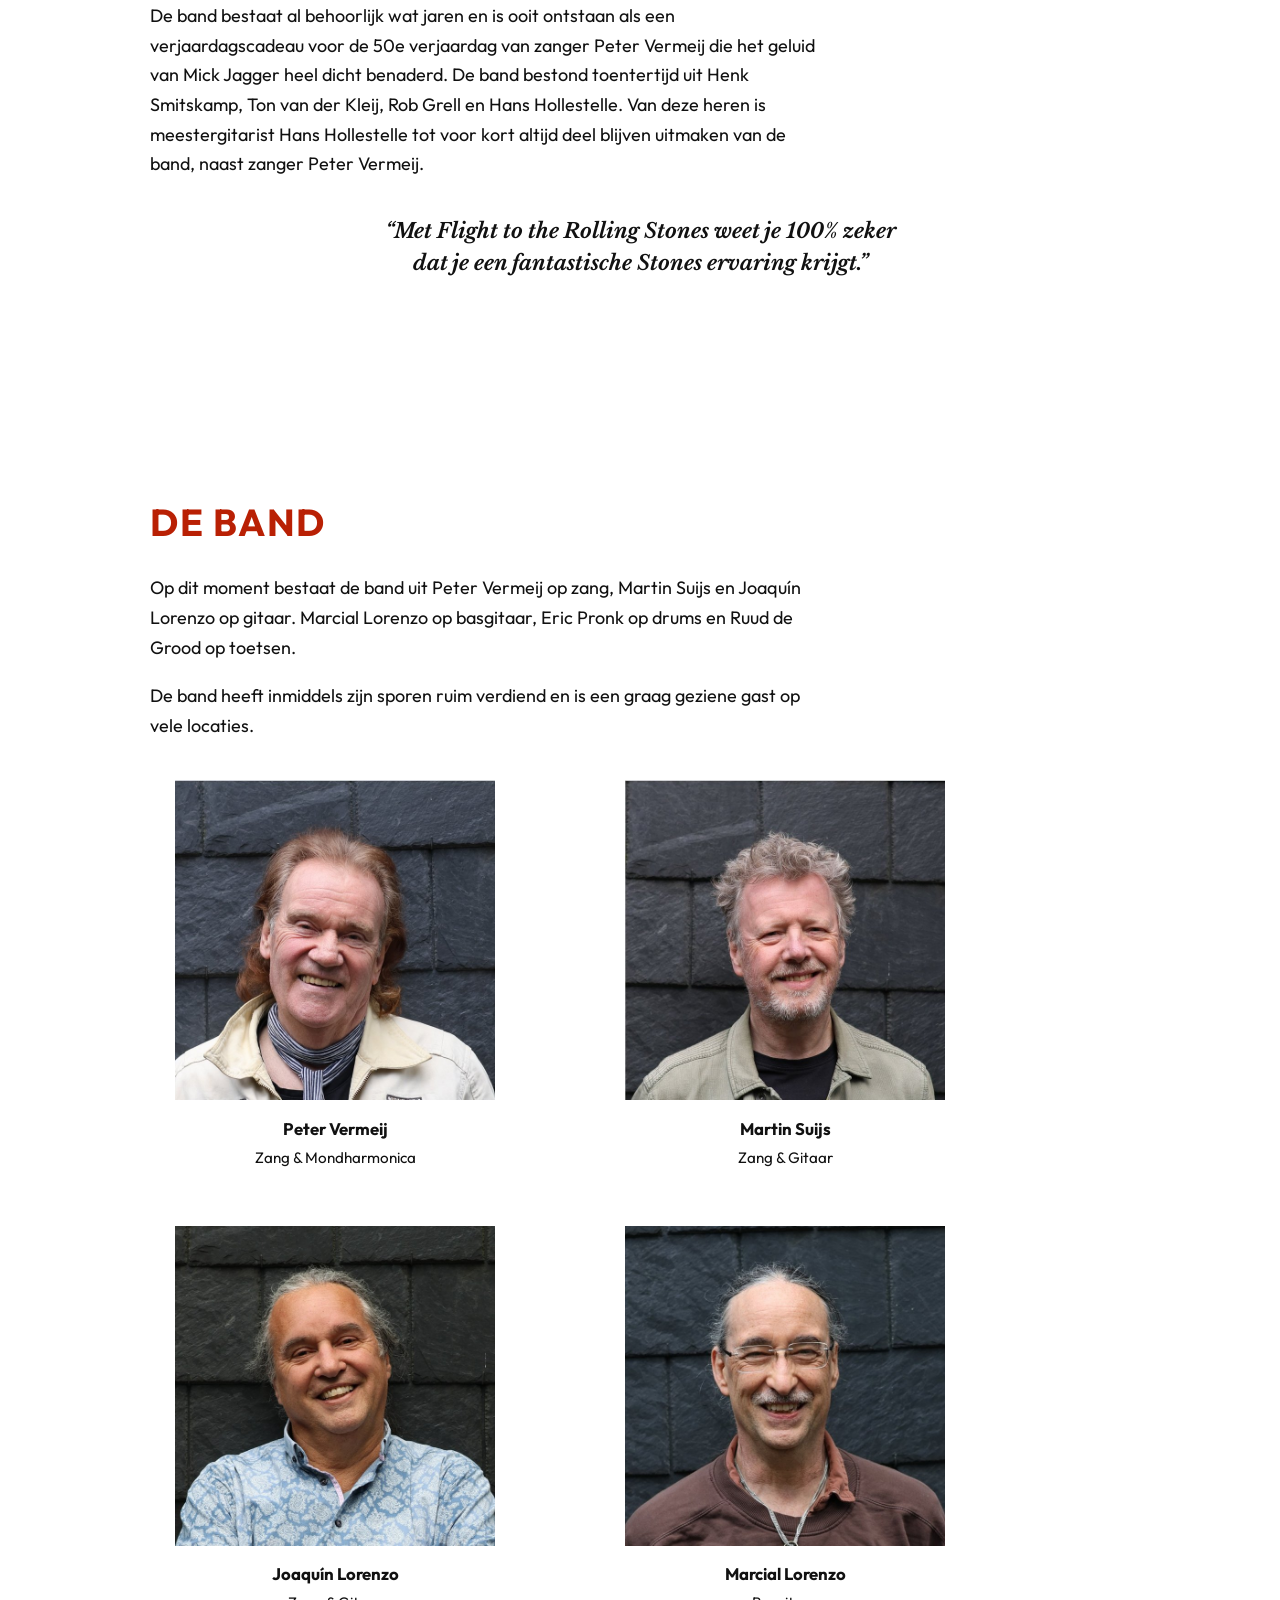
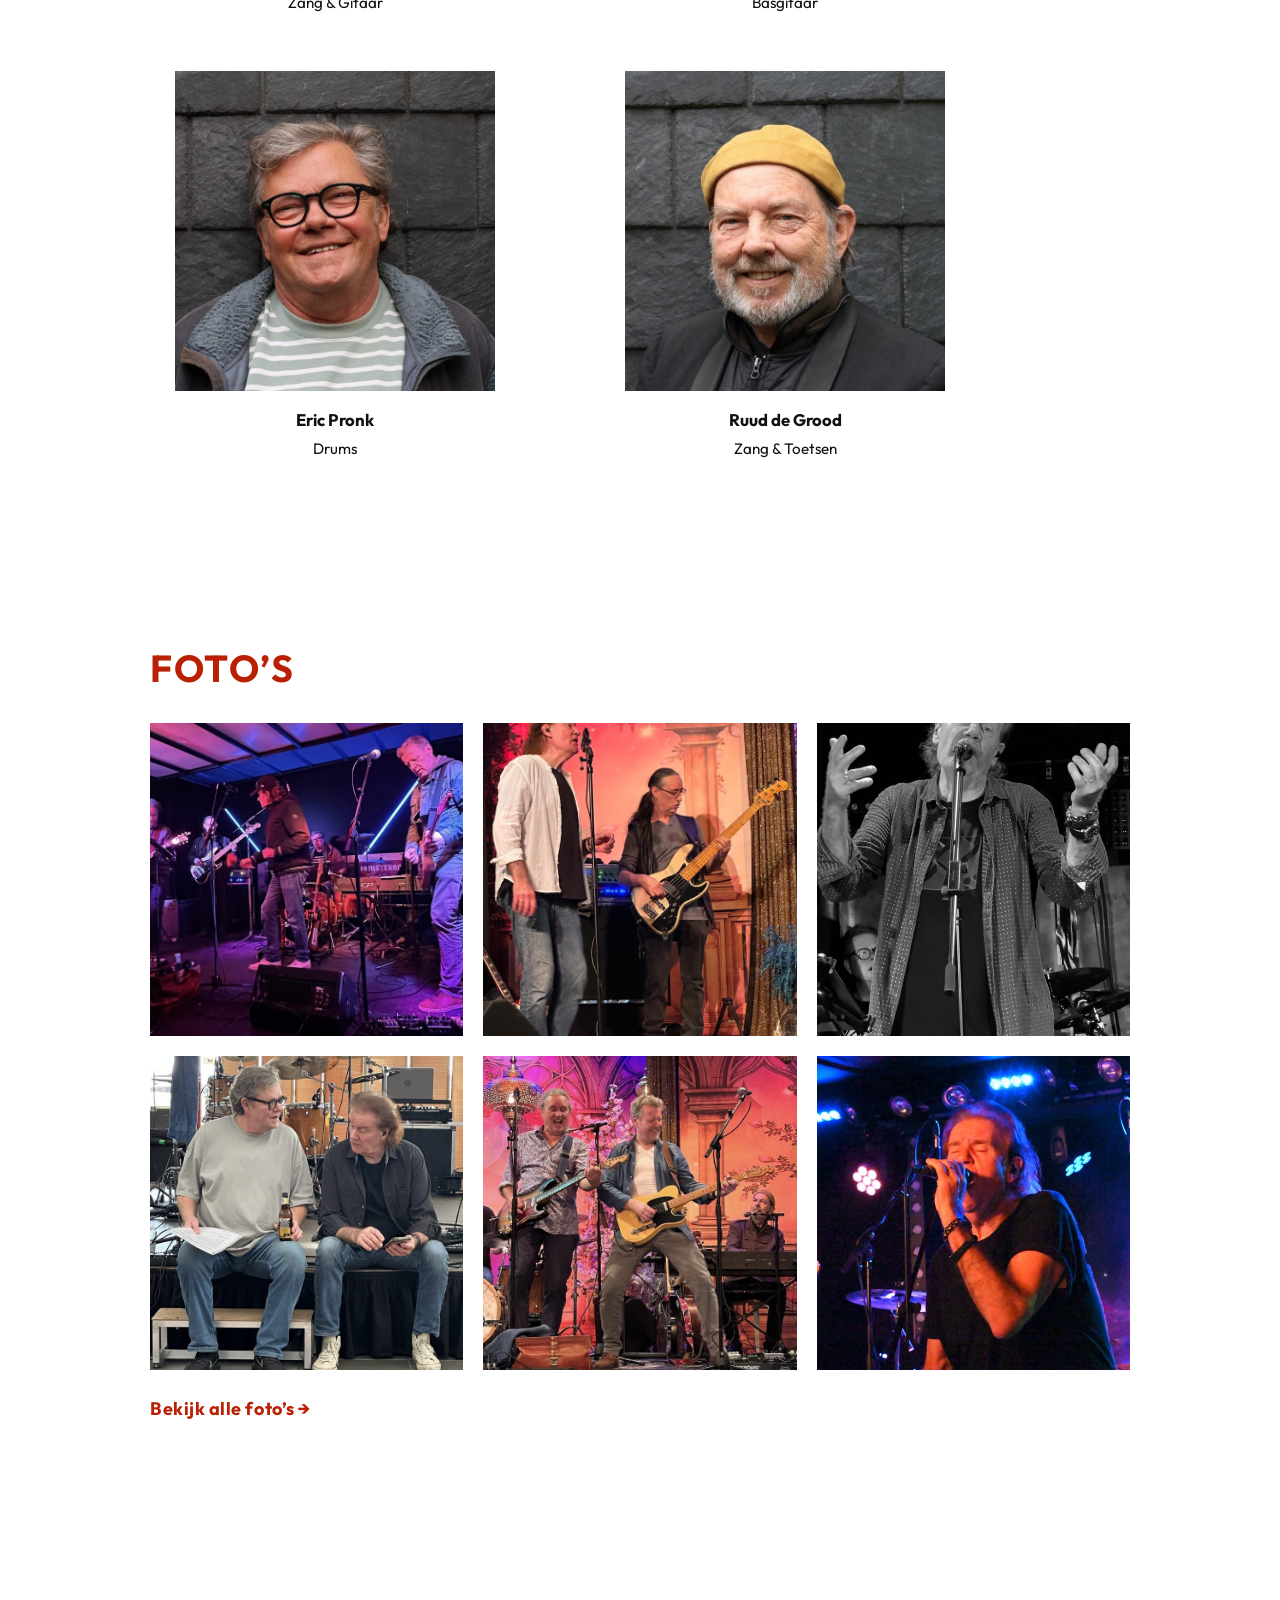
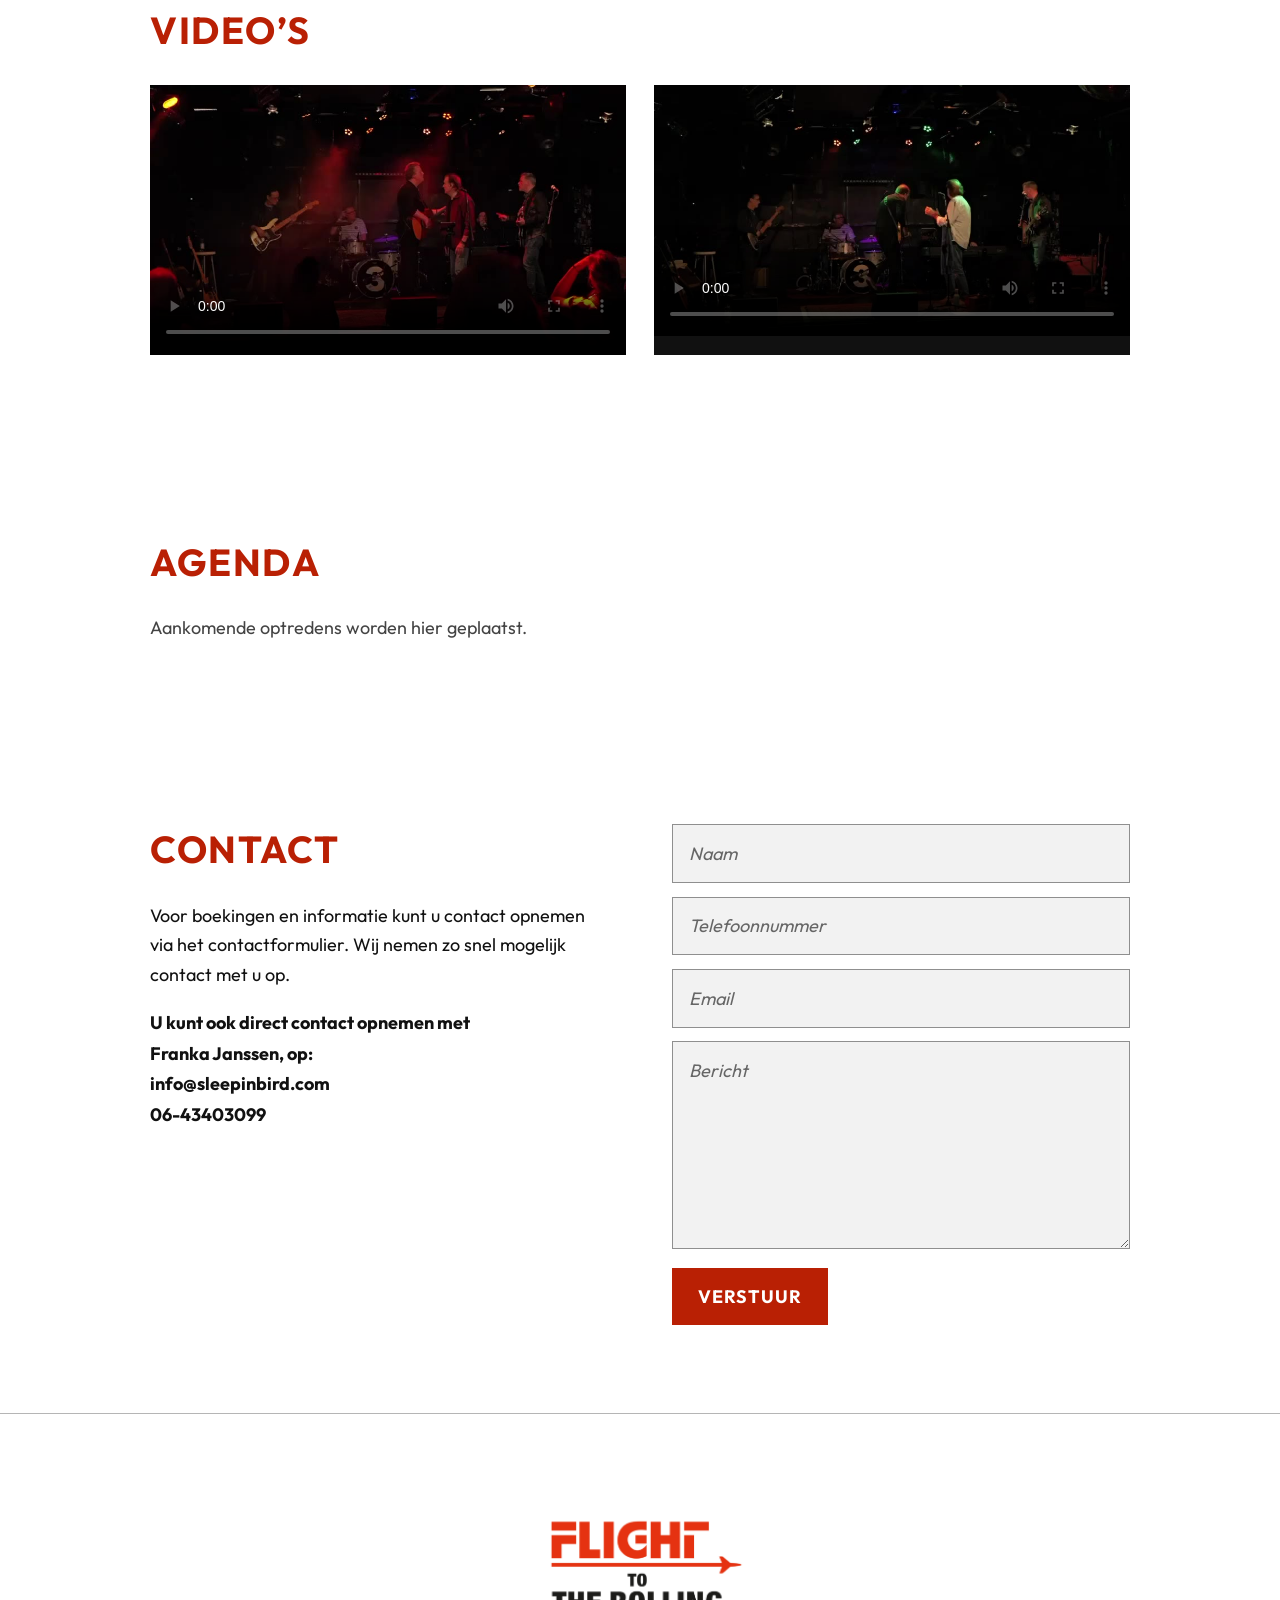
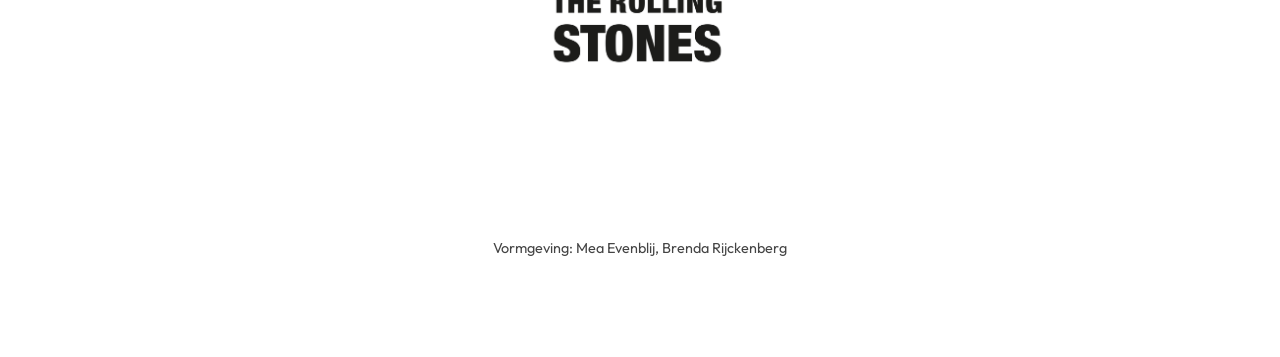
==== commit eaec4f1e: "Remove link to videos page from homepage" ====
--- a/index.html
+++ b/index.html
@@ -169,9 +169,6 @@
       <div class="section-inner">
         <h2 class="section-title">VIDEO’S</h2>
         <div class="video-list" data-video-preview></div>
-        <p class="media-cta">
-          <a href="videos.html" class="text-link">Bekijk alle video’s →</a>
-        </p>
       </div>
     </section>
 
